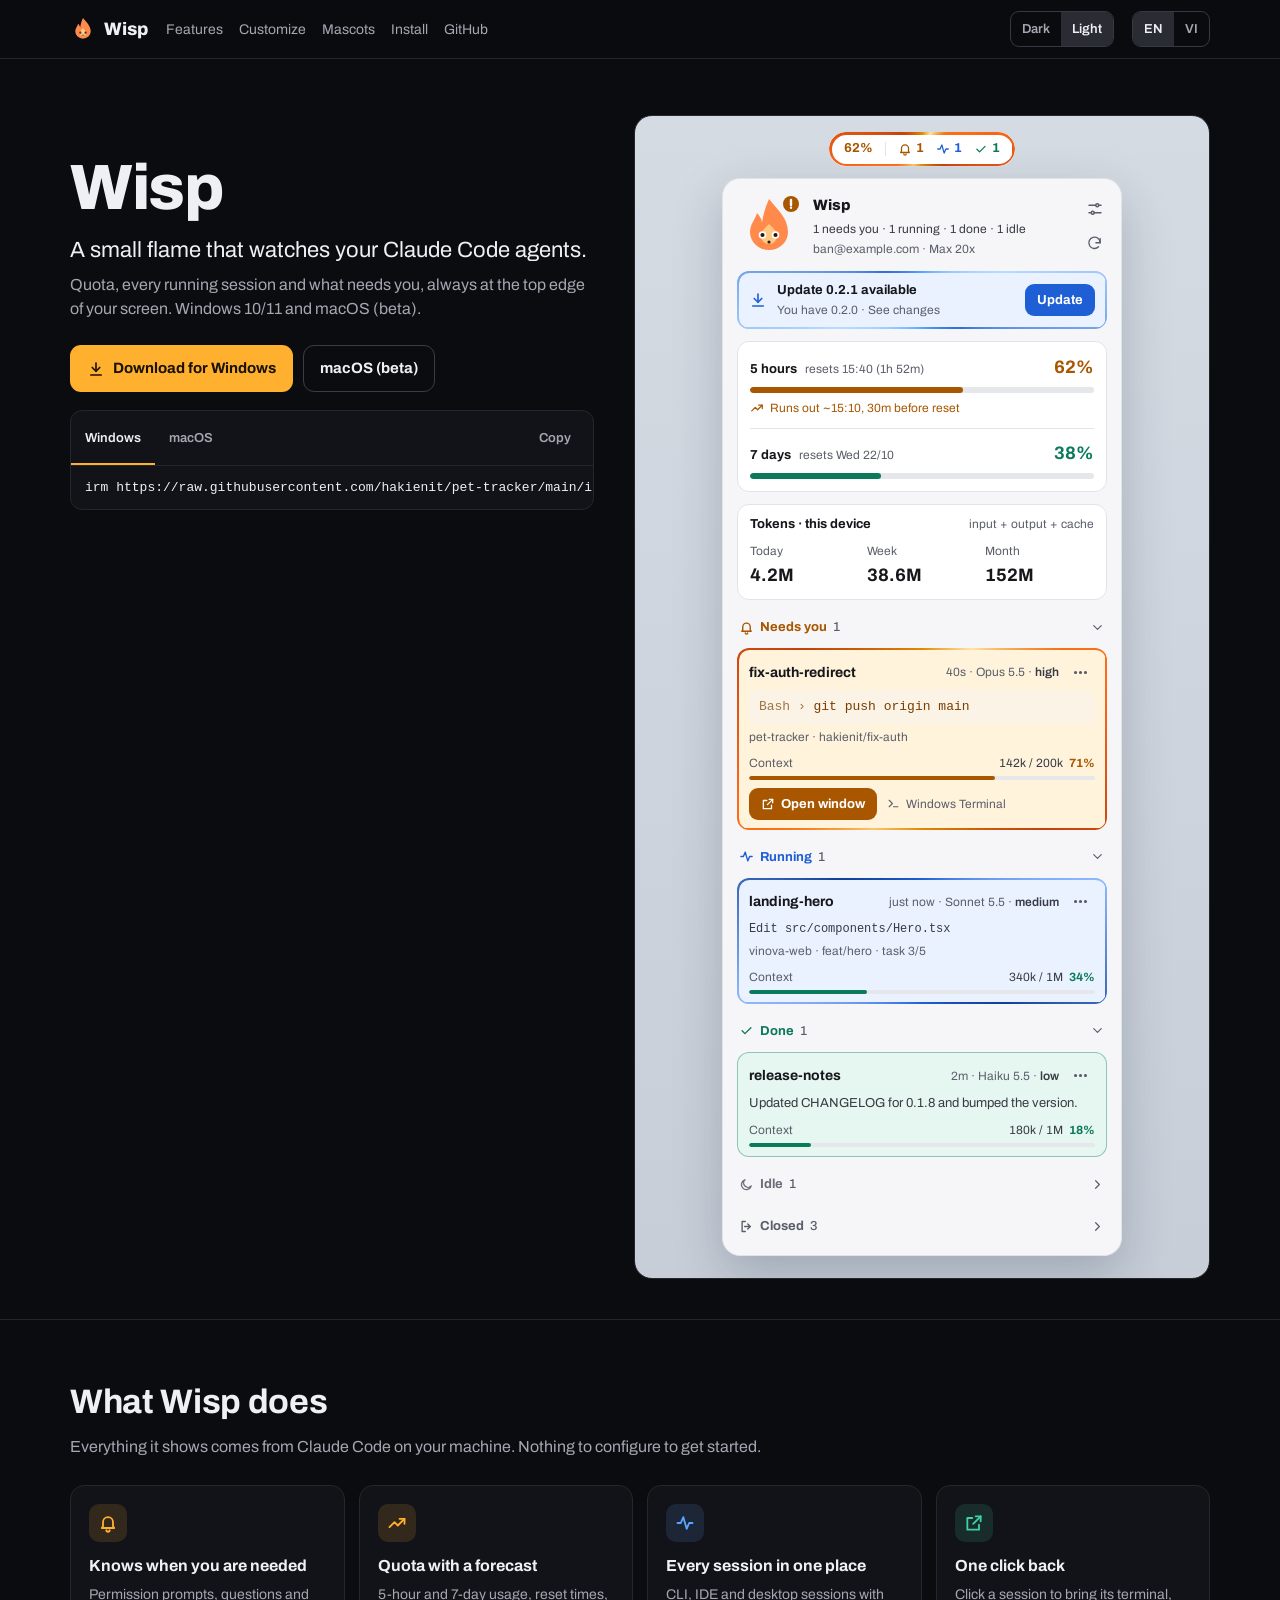
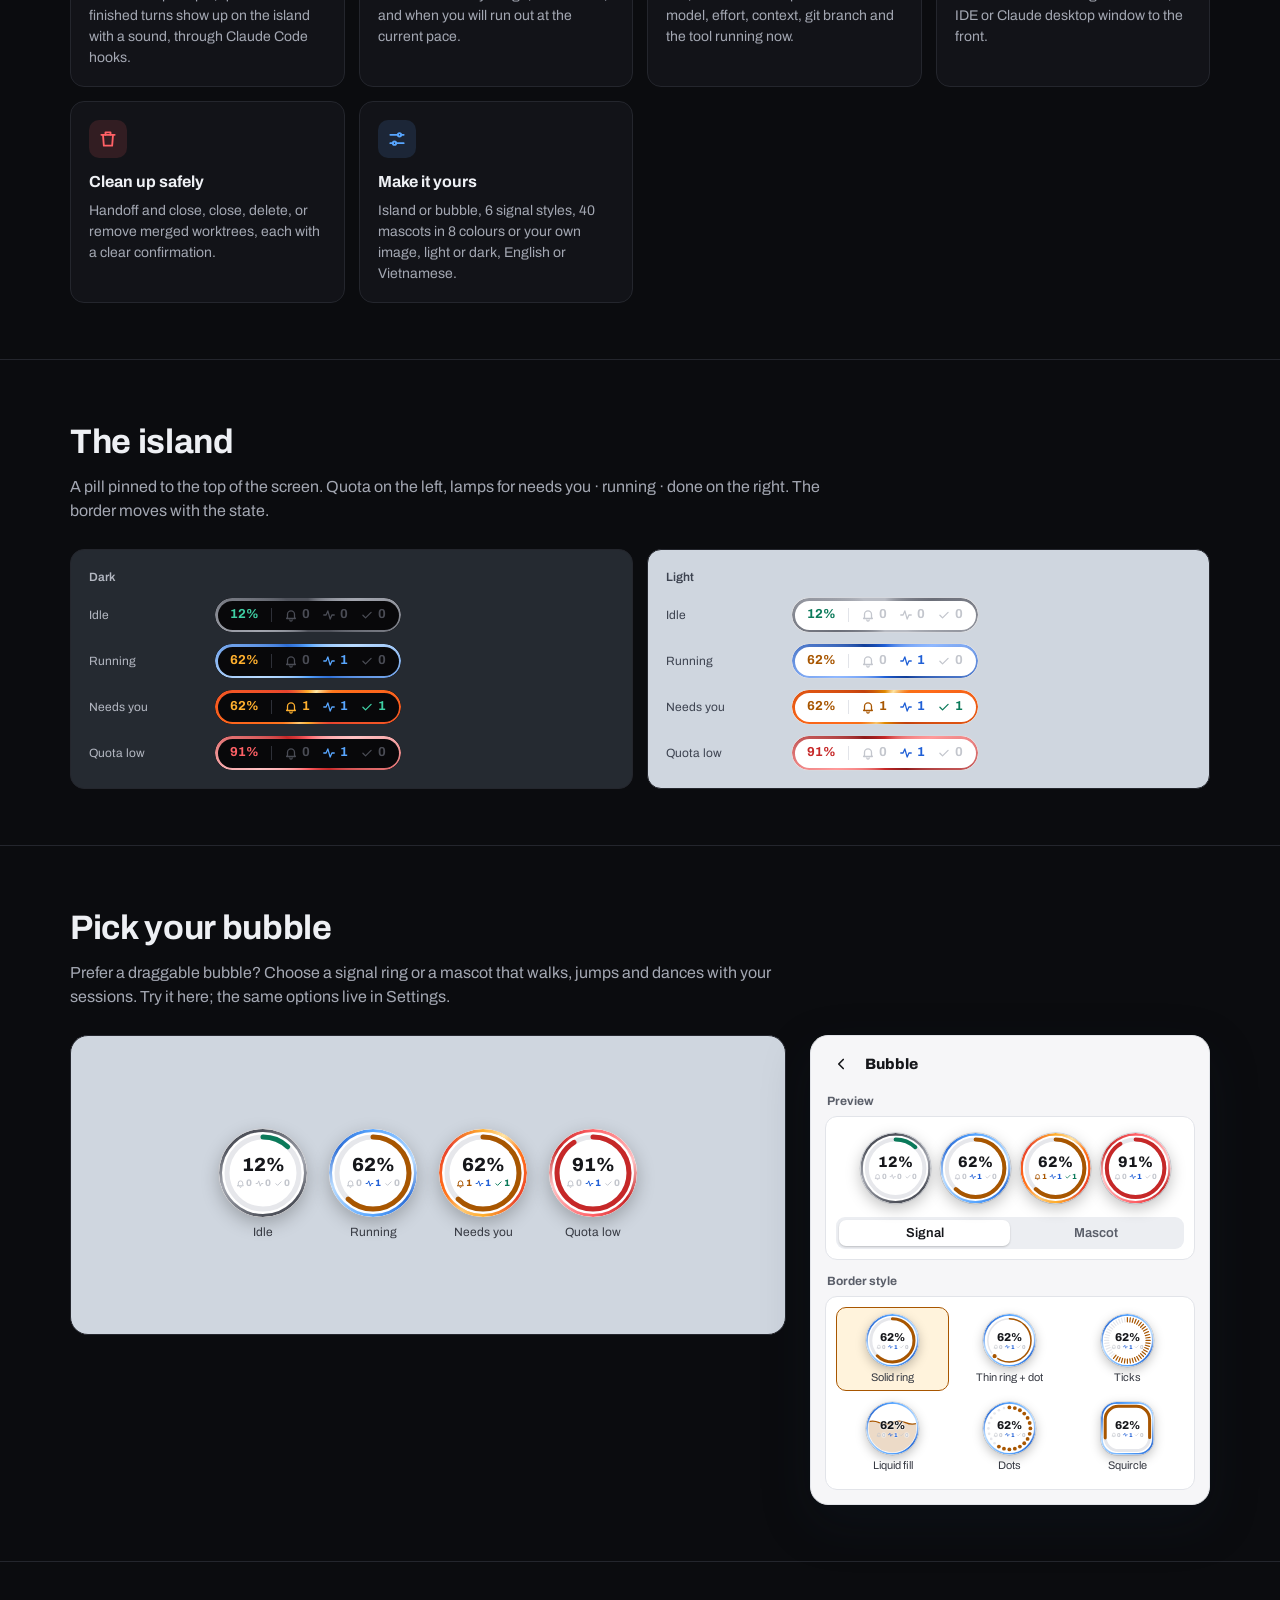
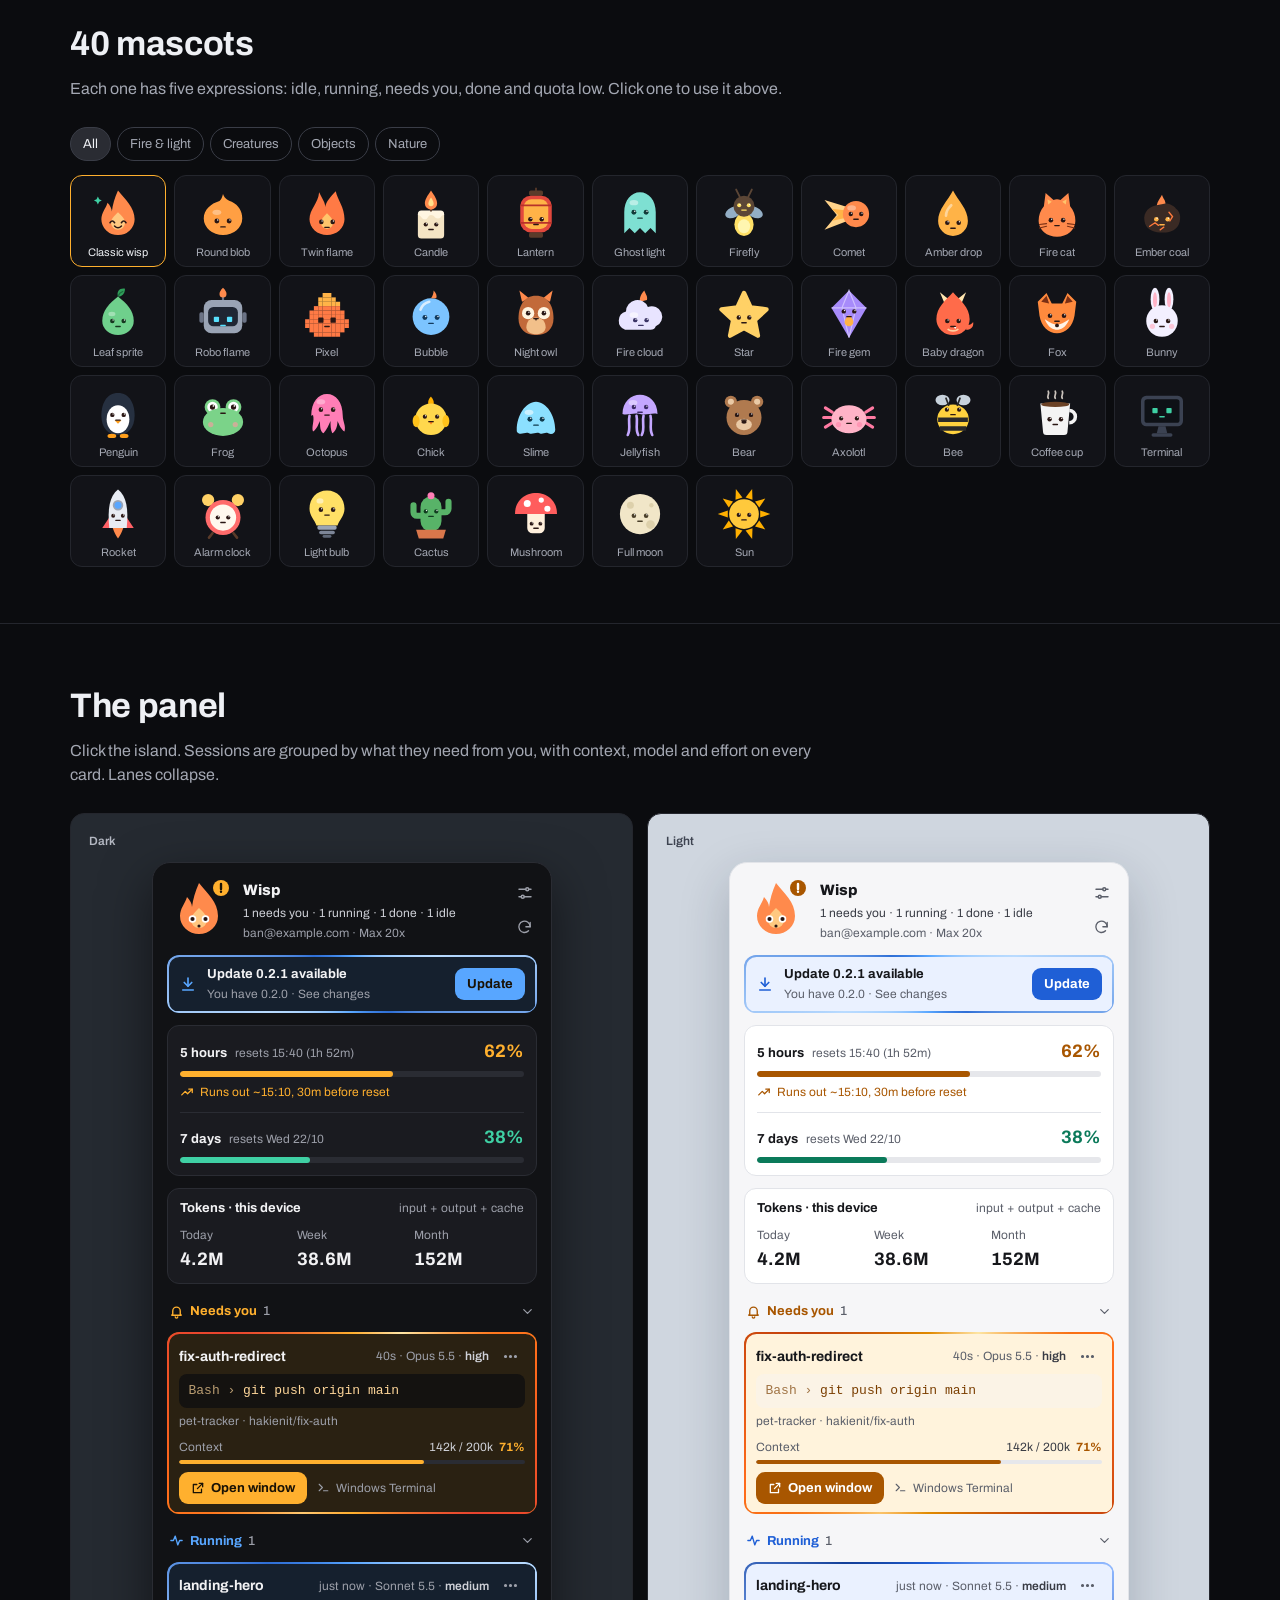
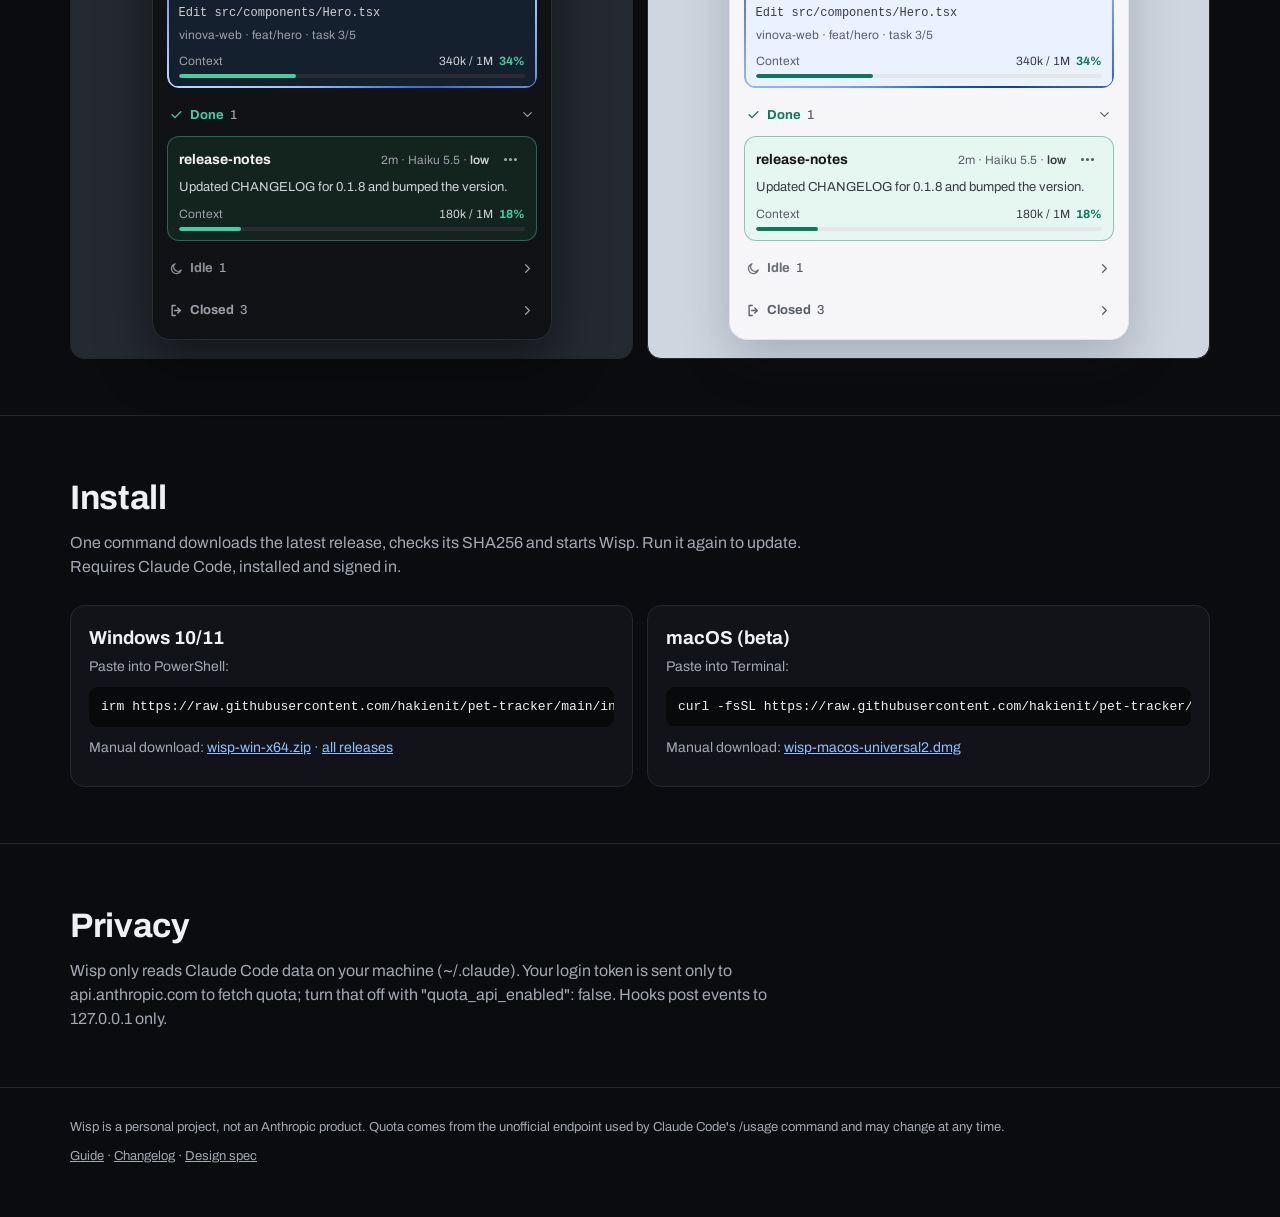
==== docs/site/index.html @ b7cf1316 "Add 0.2 redesign plan, final UI spec, bilingual landing and README drafts docs/REDESIGN_PLAN.md: aud" ====
<!doctype html>
<html lang="en">
<head>
<meta charset="utf-8">
<meta name="viewport" content="width=device-width, initial-scale=1">
<title>Wisp · Claude Code companion</title>
<meta name="description" content="Wisp floats at the top of your screen and shows Claude Code quota, every running session and what needs you. Windows and macOS.">
<meta property="og:title" content="Wisp">
<meta property="og:description" content="Quota, sessions and what needs you, always at the top edge of your screen.">
<link rel="preconnect" href="https://fonts.googleapis.com">
<link rel="preconnect" href="https://fonts.gstatic.com" crossorigin>
<link href="https://fonts.googleapis.com/css2?family=Archivo:wght@400;500;600;700;800&display=swap" rel="stylesheet">
<link rel="stylesheet" href="assets/wisp-ui.css">
<style>
:root{--bg:#0b0c0f;--bg2:#121318;--fg:#eef0f4;--mut:#a3a7b2;--line:#24262d;--acc:#ffb02e;--acc2:#ff8a4c}
*{box-sizing:border-box}
html{scroll-behavior:smooth}
@media (prefers-reduced-motion: reduce){html{scroll-behavior:auto}}
body{margin:0;background:var(--bg);color:var(--fg);font-family:'Archivo',system-ui,sans-serif;line-height:1.5}
button{font-family:inherit}
a{color:#8cc2ff}
button:focus-visible,a:focus-visible{outline:2px solid var(--acc);outline-offset:2px}
.wrap{max-width:1180px;margin:0 auto;padding:0 20px}
nav.top{position:sticky;top:0;z-index:40;background:rgba(11,12,15,.9);backdrop-filter:blur(8px);border-bottom:1px solid var(--line)}
nav.top .wrap{display:flex;align-items:center;gap:18px;min-height:58px;flex-wrap:wrap}
.brand{display:flex;align-items:center;gap:8px;font-weight:800;font-size:18px;color:var(--fg);text-decoration:none}
nav.top .links{display:flex;gap:16px;flex-wrap:wrap}
nav.top .links a{color:var(--mut);text-decoration:none;font-size:14px}
nav.top .links a:hover{color:var(--fg)}
.seg{display:flex;border:1px solid #363944;border-radius:9px;overflow:hidden}
.seg button{font-size:13px;font-weight:600;padding:7px 11px;min-height:34px;border:0;background:transparent;color:var(--mut);cursor:pointer}
.seg button[aria-pressed="true"]{background:#2a2c33;color:var(--fg)}
.ml{margin-left:auto}
.hero{display:grid;grid-template-columns:minmax(0,1fr) minmax(0,1.1fr);gap:40px;align-items:start;padding:56px 0 40px}
.hero .copy-col{padding-top:40px}
@media (max-width:960px){.hero{grid-template-columns:minmax(0,1fr)}}
.hero h1{font-size:clamp(40px,6vw,64px);line-height:1.02;margin:0;font-weight:800;letter-spacing:-.02em}
.hero .tag{font-size:clamp(18px,2.2vw,22px);margin:14px 0 6px;color:var(--fg)}
.hero .sub{font-size:16px;color:var(--mut);margin:0 0 24px;max-width:520px}
.cta{display:flex;flex-wrap:wrap;gap:10px;margin-bottom:18px}
.btn{display:inline-flex;align-items:center;gap:8px;font-size:15px;font-weight:700;padding:11px 16px;min-height:44px;border-radius:11px;text-decoration:none;border:1px solid transparent}
.btn.pri{background:var(--acc);color:#1a1205}
.btn.sec{border-color:#3a3d47;color:var(--fg)}
.cmd{background:var(--bg2);border:1px solid var(--line);border-radius:12px;overflow:hidden;max-width:560px}
.cmd .tabs{display:flex;border-bottom:1px solid var(--line)}
.cmd .tabs button{font-size:13px;font-weight:600;padding:9px 14px;border:0;background:transparent;color:var(--mut);cursor:pointer;min-height:38px}
.cmd .tabs button[aria-pressed="true"]{color:var(--fg);box-shadow:inset 0 -2px 0 var(--acc)}
.cmd pre{margin:0;padding:12px 14px;overflow-x:auto;font-size:13px}
.cmd .copy{float:right;margin:8px;font-size:12px;padding:5px 9px;border-radius:7px;border:1px solid #3a3d47;background:transparent;color:var(--mut);cursor:pointer}
.scene{position:relative;border-radius:18px;border:1px solid var(--line);padding:16px 16px 22px;display:flex;flex-direction:column;align-items:center;gap:12px;overflow:hidden;min-height:560px}
.scene.dark{background:linear-gradient(180deg,#252a31,#1d2128)}
.scene.light{background:linear-gradient(180deg,#d5dbe3,#c7ced8)}
section.blk{padding:56px 0;border-top:1px solid var(--line)}
section.blk h2{font-size:clamp(26px,3.4vw,34px);margin:0 0 8px;letter-spacing:-.01em}
section.blk .lead{color:var(--mut);font-size:16px;margin:0 0 26px;max-width:760px}
.feat{display:grid;grid-template-columns:repeat(auto-fill,minmax(250px,1fr));gap:14px}
.feat div{background:var(--bg2);border:1px solid var(--line);border-radius:14px;padding:18px}
.feat .ic{width:38px;height:38px;border-radius:10px;display:grid;place-items:center;margin-bottom:12px}
.feat h3{margin:0 0 6px;font-size:16px}
.feat p{margin:0;color:var(--mut);font-size:14px}
.states{display:grid;grid-template-columns:repeat(2,minmax(0,1fr));gap:14px}
@media (max-width:760px){.states{grid-template-columns:minmax(0,1fr)}}
.stage{border-radius:14px;padding:18px;display:flex;flex-direction:column;gap:12px;border:1px solid var(--line);min-width:0}
.stage.dark{background:#252a31}.stage.light{background:#cfd6df}
.stage .cap{font-size:12px;font-weight:600}
.stage.dark .cap,.stage.dark .lb{color:#b4b8c2}.stage.light .cap,.stage.light .lb{color:#3d4350}
.row{display:flex;flex-wrap:wrap;align-items:center;gap:14px 20px}
.cell{display:flex;flex-direction:column;align-items:center;gap:6px}
.lb{font-size:12px}
.play{display:grid;grid-template-columns:minmax(0,1fr) 400px;gap:24px;align-items:start}
@media (max-width:960px){.play{grid-template-columns:minmax(0,1fr)}}
.big{border-radius:18px;padding:26px;min-height:300px;display:flex;flex-wrap:wrap;gap:22px;align-items:center;justify-content:center;border:1px solid var(--line)}
.mgrid{display:grid;grid-template-columns:repeat(auto-fill,minmax(92px,1fr));gap:8px}
.mgrid button{background:var(--bg2);border:1px solid var(--line);border-radius:12px;padding:10px 4px 8px;display:flex;flex-direction:column;align-items:center;gap:4px;color:var(--mut);font-size:11px;cursor:pointer;min-height:44px}
.mgrid button[aria-pressed="true"]{border-color:var(--acc);color:var(--fg)}
.tabs2{display:flex;flex-wrap:wrap;gap:6px;margin-bottom:14px}
.tabs2 button{font-size:13px;padding:7px 12px;min-height:34px;border-radius:999px;border:1px solid #3a3d47;background:transparent;color:var(--mut);cursor:pointer}
.tabs2 button[aria-pressed="true"]{background:#2a2c33;color:var(--fg)}
.install{display:grid;grid-template-columns:repeat(2,minmax(0,1fr));gap:14px}
@media (max-width:760px){.install{grid-template-columns:minmax(0,1fr)}}
.install > div{background:var(--bg2);border:1px solid var(--line);border-radius:14px;padding:18px}
.install h3{margin:0 0 4px}
.install p{color:var(--mut);margin:0 0 10px;font-size:14px}
.install pre{background:#08090b;border-radius:9px;padding:10px 12px;overflow-x:auto;font-size:13px;margin:0 0 10px}
.sw{width:36px;height:22px;border-radius:11px;position:relative;flex:none}
.sw i{position:absolute;top:3px;width:16px;height:16px;border-radius:50%;background:#fff}
.lane-h{display:flex;align-items:center;gap:6px;font-size:var(--t-body);font-weight:700;border:0;background:transparent;padding:4px 2px;min-height:30px;cursor:pointer;width:100%;text-align:left}
footer{border-top:1px solid var(--line);padding:30px 0 50px;color:var(--mut);font-size:13px}
footer .wrap{display:flex;flex-wrap:wrap;gap:10px 24px;justify-content:space-between}
footer a{color:var(--mut)}
/* chế độ chụp ảnh cho README: ?shot=<id> chỉ hiện một khối, nền cố định */
body.shot nav.top,body.shot footer{display:none}
body.shot [data-shot]{display:none}
body.shot [data-shot].on{display:block;padding:24px;border:0}
body.shot .hero{display:block;padding:0}
body.shot .hero .copy-col{display:none}
body.shot .hero .scene{max-width:760px;margin:0 auto}
</style>
</head>
<body>
<nav class="top"><div class="wrap">
  <a class="brand" href="#top" id="brand"></a>
  <div class="links" id="links"></div>
  <div class="seg ml" role="group" aria-label="Theme" id="themeSeg"></div>
  <div class="seg" role="group" aria-label="Language"><button data-l="en">EN</button><button data-l="vi">VI</button></div>
</div></nav>
<main id="top">
  <div class="wrap" data-shot="hero"><div class="hero" id="hero"></div></div>
  <section class="blk" id="features" data-shot="features"><div class="wrap" id="featBody"></div></section>
  <section class="blk" id="island" data-shot="island"><div class="wrap" id="islBody"></div></section>
  <section class="blk" id="custom" data-shot="custom"><div class="wrap" id="customBody"></div></section>
  <section class="blk" id="mascots" data-shot="mascots"><div class="wrap" id="mBody"></div></section>
  <section class="blk" id="panel" data-shot="panel"><div class="wrap" id="panelBody"></div></section>
  <section class="blk" id="install" data-shot="install"><div class="wrap" id="instBody"></div></section>
  <section class="blk" id="privacy"><div class="wrap" id="privBody"></div></section>
</main>
<footer><div class="wrap" id="foot"></div></footer>
<script src="assets/wisp-ui.js"></script>
<script>
const REPO = 'https://github.com/hakienit/pet-tracker';
const WIN_CMD = 'irm https://raw.githubusercontent.com/hakienit/pet-tracker/main/install.ps1 | iex';
const MAC_CMD = 'curl -fsSL https://raw.githubusercontent.com/hakienit/pet-tracker/main/install.sh | bash';
const LP = {
  en: {
    links: ['Features', 'Customize', 'Mascots', 'Install', 'GitHub'], theme: ['Dark', 'Light'],
    tag: 'A small flame that watches your Claude Code agents.',
    sub: 'Quota, every running session and what needs you, always at the top edge of your screen. Windows 10/11 and macOS (beta).',
    dlWin: 'Download for Windows', dlMac: 'macOS (beta)', copy: 'Copy', copied: 'Copied',
    fH: 'What Wisp does', fL: 'Everything it shows comes from Claude Code on your machine. Nothing to configure to get started.',
    feats: [
      ['bell', 'wait', 'Knows when you are needed', 'Permission prompts, questions and finished turns show up on the island with a sound, through Claude Code hooks.'],
      ['trend', 'warn', 'Quota with a forecast', '5-hour and 7-day usage, reset times, and when you will run out at the current pace.'],
      ['run', 'run', 'Every session in one place', 'CLI, IDE and desktop sessions with model, effort, context, git branch and the tool running now.'],
      ['open', 'done', 'One click back', 'Click a session to bring its terminal, IDE or Claude desktop window to the front.'],
      ['trash', 'danger', 'Clean up safely', 'Handoff and close, close, delete, or remove merged worktrees, each with a clear confirmation.'],
      ['gear', 'upd', 'Make it yours', 'Island or bubble, 6 signal styles, 40 mascots in 8 colours or your own image, light or dark, English or Vietnamese.'],
    ],
    iH: 'The island', iL: 'A pill pinned to the top of the screen. Quota on the left, lamps for needs you · running · done on the right. The border moves with the state.',
    cH: 'Pick your bubble', cL: 'Prefer a draggable bubble? Choose a signal ring or a mascot that walks, jumps and dances with your sessions. Try it here; the same options live in Settings.',
    mH: '40 mascots', mL: 'Each one has five expressions: idle, running, needs you, done and quota low. Click one to use it above.',
    pH: 'The panel', pL: 'Click the island. Sessions are grouped by what they need from you, with context, model and effort on every card. Lanes collapse.',
    inH: 'Install', inL: 'One command downloads the latest release, checks its SHA256 and starts Wisp. Run it again to update. Requires Claude Code, installed and signed in.',
    win: 'Windows 10/11', winP: 'Paste into PowerShell:', mac: 'macOS (beta)', macP: 'Paste into Terminal:', manual: 'Manual download:', all: 'all releases',
    prH: 'Privacy', prL: 'Wisp only reads Claude Code data on your machine (~/.claude). Your login token is sent only to api.anthropic.com to fetch quota; turn that off with "quota_api_enabled": false. Hooks post events to 127.0.0.1 only.',
    foot: 'Wisp is a personal project, not an Anthropic product. Quota comes from the unofficial endpoint used by Claude Code\'s /usage command and may change at any time.',
    guide: 'Guide', changelog: 'Changelog', spec: 'Design spec',
  },
  vi: {
    links: ['Tính năng', 'Tuỳ biến', 'Mascot', 'Cài đặt', 'GitHub'], theme: ['Tối', 'Sáng'],
    tag: 'Đốm lửa nhỏ canh các agent Claude Code của bạn.',
    sub: 'Quota, mọi session đang chạy và việc cần bạn, luôn ở mép trên màn hình. Windows 10/11 và macOS (thử nghiệm).',
    dlWin: 'Tải cho Windows', dlMac: 'macOS (thử nghiệm)', copy: 'Sao chép', copied: 'Đã chép',
    fH: 'Wisp làm gì', fL: 'Mọi thứ lấy từ Claude Code trên máy bạn. Không cần cấu hình để bắt đầu.',
    feats: [
      ['bell', 'wait', 'Biết khi nào cần bạn', 'Yêu cầu duyệt quyền, câu hỏi và lượt vừa xong hiện trên island kèm âm thanh, qua hooks của Claude Code.'],
      ['trend', 'warn', 'Quota có dự báo', 'Mức dùng 5 giờ và 7 ngày, giờ reset, và lúc nào sẽ hết theo tốc độ hiện tại.'],
      ['run', 'run', 'Mọi session một chỗ', 'Session CLI, IDE và desktop, kèm model, effort, context, git branch và tool đang chạy.'],
      ['open', 'done', 'Một click về đúng cửa sổ', 'Bấm vào session để đưa terminal, IDE hoặc Claude desktop của nó lên trước.'],
      ['trash', 'danger', 'Dọn dẹp an toàn', 'Handoff rồi đóng, đóng, xoá, hoặc xoá worktree đã merge, mỗi thao tác có xác nhận rõ ràng.'],
      ['gear', 'upd', 'Theo ý bạn', 'Island hoặc bóng nổi, 6 kiểu tín hiệu, 40 mascot với 8 màu hoặc ảnh riêng, sáng hoặc tối, tiếng Việt hoặc tiếng Anh.'],
    ],
    iH: 'Island', iL: 'Viên thuốc ghim ở mép trên màn hình. Quota bên trái, đèn cần bạn · đang chạy · xong bên phải. Viền chuyển động theo trạng thái.',
    cH: 'Chọn bóng nổi', cL: 'Thích bóng kéo thả? Chọn vòng tín hiệu hoặc mascot biết đi, nhảy và múa theo session. Thử ngay ở đây; các lựa chọn này cũng có trong Cài đặt.',
    mH: '40 mascot', mL: 'Mỗi mascot có năm biểu cảm: rảnh, đang chạy, cần bạn, xong và gần hết quota. Bấm một mascot để dùng ở trên.',
    pH: 'Panel', pL: 'Bấm vào island. Session xếp theo việc chúng cần từ bạn, card nào cũng có context, model và effort. Làn thu gọn được.',
    inH: 'Cài đặt', inL: 'Một lệnh tải bản mới nhất, kiểm SHA256 rồi mở Wisp. Chạy lại để cập nhật. Cần Claude Code đã cài và đăng nhập.',
    win: 'Windows 10/11', winP: 'Dán vào PowerShell:', mac: 'macOS (thử nghiệm)', macP: 'Dán vào Terminal:', manual: 'Tải tay:', all: 'mọi bản',
    prH: 'Riêng tư', prL: 'Wisp chỉ đọc dữ liệu Claude Code trên máy (~/.claude). Token đăng nhập chỉ gửi tới api.anthropic.com để lấy quota; tắt bằng "quota_api_enabled": false. Hooks chỉ gửi sự kiện tới 127.0.0.1.',
    foot: 'Wisp là dự án cá nhân, không phải sản phẩm của Anthropic. Quota lấy từ endpoint không chính thức mà lệnh /usage của Claude Code dùng, có thể đổi bất kỳ lúc nào.',
    guide: 'Hướng dẫn', changelog: 'Lịch sử thay đổi', spec: 'Spec thiết kế',
  },
};
const q = new URLSearchParams(location.search);
if (!ls('wisp-lang') && !q.get('lang')) LANG = (navigator.language || 'en').toLowerCase().startsWith('vi') ? 'vi' : 'en';
let THEME = q.get('theme') || ls('wisp-site-theme') || (matchMedia('(prefers-color-scheme: light)').matches ? 'light' : 'dark');
let OS = /Mac/i.test(navigator.platform || navigator.userAgent) ? 'mac' : 'win';
const SHOT = q.get('shot');
if (q.get('bub') === 'mascot' || q.get('bub') === 'signal') BUBTYPE = q.get('bub');  // dùng khi chụp ảnh README
if (q.get('coll')) q.get('coll').split(',').forEach((k) => { COLL[k] = true; });
const esc = (s) => s.replace(/&/g, '&amp;').replace(/</g, '&lt;');
function cmdBox(lp) {
  return `<div class="cmd"><div class="tabs" role="tablist">${[['win', 'Windows'], ['mac', 'macOS']].map(([k, n]) => `<button data-os="${k}" aria-pressed="${OS === k}">${n}</button>`).join('')}<button class="copy" data-copy="${OS}" style="margin-left:auto">${lp.copy}</button></div><pre class="mono">${esc(OS === 'win' ? WIN_CMD : MAC_CMD)}</pre></div>`;
}
function render() {
  const l = L(), lp = LP[LANG], t = T[THEME];
  uid = 0;
  document.documentElement.lang = LANG;
  document.querySelectorAll('[data-l]').forEach((b) => b.setAttribute('aria-pressed', b.dataset.l === LANG));
  document.getElementById('brand').innerHTML = `${mascot(MASCOT, 26, 'run', T.dark, '')}Wisp`;
  document.getElementById('links').innerHTML = ['#features', '#custom', '#mascots', '#install', REPO].map((h, i) => `<a href="${h}">${lp.links[i]}</a>`).join('');
  document.getElementById('themeSeg').innerHTML = ['dark', 'light'].map((k, i) => `<button data-theme="${k}" aria-pressed="${THEME === k}">${lp.theme[i]}</button>`).join('');
  document.getElementById('hero').innerHTML = `<div class="copy-col"><h1>Wisp</h1><p class="tag">${lp.tag}</p><p class="sub">${lp.sub}</p>
      <div class="cta"><a class="btn pri" href="${REPO}/releases/latest/download/wisp-win-x64.zip">${ic('dl', 18, 2.2)}${lp.dlWin}</a><a class="btn sec" href="${REPO}/releases/latest/download/wisp-macos-universal2.dmg">${lp.dlMac}</a></div>${cmdBox(lp)}</div>
    <div class="scene ${THEME}">${island('wait', t, false)}${panel(t)}</div>`;
  document.getElementById('featBody').innerHTML = `<h2>${lp.fH}</h2><p class="lead">${lp.fL}</p><div class="feat">${lp.feats.map(([icn, col, h, p]) => `<div><span class="ic" style="background:${T.dark[col]}22;color:${T.dark[col]}">${ic(icn, 20, 2.2)}</span><h3>${h}</h3><p>${p}</p></div>`).join('')}</div>`;
  const st4 = ['idle', 'run', 'wait', 'quota'];
  document.getElementById('islBody').innerHTML = `<h2>${lp.iH}</h2><p class="lead">${lp.iL}</p><div class="states">${both((tt) => st4.map((v) => `<div class="row" style="gap:16px"><span class="lb" style="width:110px">${l.st[v]}</span>${island(v, tt)}</div>`).join(''))}</div>`;
  const st = BUBTYPE === 'mascot' ? ['idle', 'run', 'wait', 'done', 'quota'] : st4;
  document.getElementById('customBody').innerHTML = `<h2>${lp.cH}</h2><p class="lead">${lp.cL}</p><div class="play">
      <div class="big" style="min-height:300px;background:${THEME === 'dark' ? '#252a31' : '#cfd6df'}">${st.map((v) => `<div class="cell">${bubble(v, t)}<span class="lb" style="color:${t.fg2};margin-top:${BUBTYPE === 'mascot' ? 8 : 0}px">${l.st[v]}</span></div>`).join('')}</div>
      <div>${bubbleSettings(t)}</div></div>`;
  const list = CATSEL === 'all' ? MASCOTS : MASCOTS.filter((x) => CAT[CATSEL].includes(x.id));
  document.getElementById('mBody').innerHTML = `<h2>${lp.mH}</h2><p class="lead">${lp.mL}</p>
    <div class="tabs2">${Object.keys(l.cats).map((k) => `<button data-cat="${k}" aria-pressed="${k === CATSEL}">${l.cats[k]}</button>`).join('')}</div>
    <div class="mgrid">${list.map((m) => `<button data-m="${m.id}" aria-pressed="${m.id === MASCOT}" title="${m[LANG]}">${mascot(m.id, 56, m.id === MASCOT ? 'done' : 'run', T.dark, m.id === MASCOT ? 'm-done' : '')}<span class="ell" style="max-width:84px">${m[LANG]}</span></button>`).join('')}</div>`;
  document.getElementById('panelBody').innerHTML = `<h2>${lp.pH}</h2><p class="lead">${lp.pL}</p><div class="states">${both((tt) => `<div style="display:flex;justify-content:center">${panel(tt)}</div>`)}</div>`;
  document.getElementById('instBody').innerHTML = `<h2>${lp.inH}</h2><p class="lead">${lp.inL}</p><div class="install">
      <div><h3>${lp.win}</h3><p>${lp.winP}</p><pre class="mono">${esc(WIN_CMD)}</pre><p>${lp.manual} <a href="${REPO}/releases/latest/download/wisp-win-x64.zip">wisp-win-x64.zip</a> · <a href="${REPO}/releases">${lp.all}</a></p></div>
      <div><h3>${lp.mac}</h3><p>${lp.macP}</p><pre class="mono">${esc(MAC_CMD)}</pre><p>${lp.manual} <a href="${REPO}/releases/latest/download/wisp-macos-universal2.dmg">wisp-macos-universal2.dmg</a></p></div></div>`;
  document.getElementById('privBody').innerHTML = `<h2>${lp.prH}</h2><p class="lead" style="margin:0">${lp.prL}</p>`;
  document.getElementById('foot').innerHTML = `<span>${lp.foot}</span><span><a href="${REPO}/blob/main/docs/GUIDE.md">${lp.guide}</a> · <a href="${REPO}/blob/main/CHANGELOG.md">${lp.changelog}</a> · <a href="design.html">${lp.spec}</a></span>`;
  if (SHOT) { document.body.classList.add('shot'); document.body.style.background = '#0b0c0f'; document.querySelectorAll('[data-shot]').forEach((x) => x.classList.toggle('on', x.dataset.shot === SHOT)); }
}
document.addEventListener('click', (e) => {
  const b = e.target.closest('button');
  if (!b) return;
  if (b.dataset.copy) {
    const txt = b.dataset.copy === 'win' ? WIN_CMD : MAC_CMD;
    (navigator.clipboard ? navigator.clipboard.writeText(txt) : Promise.reject()).then(() => { b.textContent = LP[LANG].copied; setTimeout(render, 1500); }, () => {});
    return;
  }
  const y = scrollY;
  let changed = handleCustomize(b);
  if (b.dataset.theme) { THEME = b.dataset.theme; ls('wisp-site-theme', THEME); changed = true; }
  if (b.dataset.os) { OS = b.dataset.os; changed = true; }
  if (b.dataset.cat) { CATSEL = b.dataset.cat; changed = true; }
  if (changed) { render(); scrollTo(0, y); }
});
render();
</script>
</body>
</html>
---- docs/site/assets/wisp-ui.css ----
/* Wisp UI: component dùng chung cho landing (index.html) và spec (design.html). */
:root{--t-meta:12px;--t-body:13px;--t-title:14px;--t-head:15px;--t-num:18px}
.ell{white-space:nowrap;overflow:hidden;text-overflow:ellipsis;min-width:0}
.mono{font-family:'Cascadia Mono',Consolas,'SF Mono',Menlo,monospace}
.num{font-variant-numeric:tabular-nums}
/* viền động theo trạng thái: dải gradient chạy vòng quanh mép, nằm TRONG mép hình (bản tkinter cũng vậy) */
@property --fa{syntax:'<angle>';inherits:false;initial-value:0deg}
.ab{position:relative;isolation:isolate}
.ab::before,.ab::after{content:"";position:absolute;inset:0;border-radius:inherit;padding:var(--bw,2.5px);pointer-events:none;z-index:2;
  -webkit-mask:linear-gradient(#000 0 0) content-box,linear-gradient(#000 0 0);-webkit-mask-composite:xor;mask-composite:exclude}
.ab::before{background:conic-gradient(from var(--fa),var(--c1),var(--c2) 20%,var(--c3) 35%,var(--c1) 50%,var(--c2) 70%,var(--c3) 85%,var(--c1));animation:fspin var(--sp) linear infinite}
.ab::after{display:none}
.ab-wait{--c1:#ffb02e;--c2:#ff6a1a;--c3:#e8432f;--sp:1.8s}
.ab-wait::after{display:block;background:conic-gradient(from calc(var(--fa) * -1.6),transparent,rgba(255,240,180,.9) 8%,transparent 16%,transparent 50%,rgba(255,220,140,.75) 58%,transparent 66%);animation:fspin 2.6s linear infinite}
.ab-run{--c1:#58a6ff;--c2:#b9dbff;--c3:#2f6fd6;--sp:2.6s}
.ab-done{--c1:#3fd0a4;--c2:#b4f2df;--c3:#1f9e7a;--sp:4.5s}
.ab-idle{--c1:#4f525b;--c2:#a3a6af;--c3:#4f525b;--sp:6s}
.ab-quota{--c1:#ff6166;--c2:#ffc2c4;--c3:#c62828;--sp:2.2s}
.ab-quota::before{animation:fspin var(--sp) linear infinite,pulse 1.2s ease-in-out infinite}
.ab-update{--c1:#58a6ff;--c2:#b9dbff;--c3:#2f6fd6;--sp:3s}
.light .ab-wait{--c1:#e08a00;--c2:#ff6a1a;--c3:#c2410c}
.light .ab-run{--c1:#1f5fd6;--c2:#8fb8ff;--c3:#123f99}
.light .ab-done{--c1:#0b7a5a;--c2:#7fd8b8;--c3:#065c43}
.light .ab-idle{--c1:#b7bac2;--c2:#6b6e78;--c3:#b7bac2}
.light .ab-quota{--c1:#c62828;--c2:#ff9a9a;--c3:#8e1b1b}
@keyframes fspin{to{--fa:360deg}}
@keyframes pulse{0%,100%{opacity:1}50%{opacity:.35}}
@keyframes breathe{0%,100%{opacity:1}50%{opacity:.4}}
.breathe{animation:breathe 1.6s ease-in-out infinite}
/* biểu cảm mascot trong panel */
@keyframes m-breathe{0%,100%{transform:scale(1,1)}50%{transform:scale(1.03,.97)}}
@keyframes m-flick{0%,100%{transform:scale(1)}35%{transform:scale(1.05,.96)}70%{transform:scale(.96,1.05)}}
@keyframes m-bounce{0%,100%{transform:translateY(0)}30%{transform:translateY(-6%)}55%{transform:translateY(0)}70%{transform:translateY(-2%)}}
@keyframes m-hop{0%,70%,100%{transform:translateY(0) rotate(0)}80%{transform:translateY(-8%) rotate(-4deg)}90%{transform:translateY(0) rotate(3deg)}}
@keyframes m-shake{0%,100%{transform:translateX(0)}25%{transform:translateX(-2%)}75%{transform:translateX(2%)}}
.m-idle{animation:m-breathe 3.2s ease-in-out infinite;transform-origin:50% 90%}
.m-run{animation:m-flick 1.4s ease-in-out infinite;transform-origin:50% 90%}
.m-wait{animation:m-bounce .9s ease-in-out infinite;transform-origin:50% 90%}
.m-done{animation:m-hop 2.4s ease-in-out infinite;transform-origin:50% 90%}
.m-quota{animation:m-shake .18s linear infinite}
/* bóng nổi dạng mascot: di chuyển, nhảy múa theo trạng thái; bóng đổ co giãn theo cú nhảy */
@keyframes b-sway{0%,100%{transform:rotate(-3deg)}50%{transform:rotate(3deg)}}
@keyframes b-walk{0%,100%{transform:translate(-4px,0) rotate(-4deg)}25%{transform:translate(0,-6px)}50%{transform:translate(4px,0) rotate(4deg)}75%{transform:translate(0,-6px)}}
@keyframes b-jump{0%,100%{transform:translateY(0) scale(1.06,.94)}15%{transform:translateY(0) scale(.95,1.06)}45%{transform:translateY(-22px) scale(1,1)}75%{transform:translateY(0) scale(1.08,.92)}}
@keyframes b-dance{0%,100%{transform:rotate(0) translateY(0)}20%{transform:rotate(-12deg) translateY(-8px)}40%{transform:rotate(0) translateY(0)}60%{transform:rotate(12deg) translateY(-8px)}80%{transform:rotate(0) translateY(0)}}
@keyframes b-tremble{0%,100%{transform:translateX(0)}25%{transform:translateX(-2px) rotate(-1deg)}75%{transform:translateX(2px) rotate(1deg)}}
@keyframes sh-jump{0%,100%{transform:scaleX(1);opacity:.45}45%{transform:scaleX(.55);opacity:.18}}
@keyframes sh-walk{0%,50%,100%{transform:scaleX(1)}25%,75%{transform:scaleX(.8)}}
.b-idle{animation:b-sway 3.6s ease-in-out infinite;transform-origin:50% 100%}
.b-run{animation:b-walk .9s ease-in-out infinite;transform-origin:50% 100%}
.b-wait{animation:b-jump .8s cubic-bezier(.3,.7,.4,1) infinite;transform-origin:50% 100%}
.b-done{animation:b-dance 1.3s ease-in-out infinite;transform-origin:50% 100%}
.b-quota{animation:b-tremble .16s linear infinite;transform-origin:50% 100%}
.sh-wait{animation:sh-jump .8s cubic-bezier(.3,.7,.4,1) infinite}
.sh-run{animation:sh-walk .9s ease-in-out infinite}
.sh-done{animation:sh-walk 1.3s ease-in-out infinite}
/* hiệu ứng phụ quanh bóng mascot */
@keyframes fx-z{0%{transform:translate(0,0) scale(.7);opacity:0}20%{opacity:1}100%{transform:translate(10px,-26px) scale(1.1);opacity:0}}
@keyframes fx-dust{0%{transform:translate(0,0) scale(.6);opacity:.7}100%{transform:translate(-14px,-4px) scale(1.4);opacity:0}}
@keyframes fx-wave{0%{transform:scale(.6);opacity:.7}100%{transform:scale(1.5);opacity:0}}
@keyframes fx-pop{0%,100%{transform:scale(0);opacity:0}30%{transform:scale(1.1);opacity:1}70%{transform:scale(.9) translateY(-6px);opacity:.8}}
@keyframes fx-drip{0%{transform:translateY(0);opacity:0}15%{opacity:1}100%{transform:translateY(22px);opacity:0}}
@keyframes fx-glow{0%,100%{opacity:.25;transform:scaleX(1)}50%{opacity:.6;transform:scaleX(1.15)}}
@keyframes look{0%,40%,100%{transform:translateX(0)}50%,70%{transform:translateX(1.6px)}80%,90%{transform:translateX(-1.6px)}}
@keyframes blink{0%,92%,100%{transform:scaleY(1)}95%{transform:scaleY(.1)}}
.fx{position:absolute;pointer-events:none}
.fx-z{animation:fx-z 2.4s ease-out infinite;font-weight:800}
.fx-dust{animation:fx-dust .9s ease-out infinite}
.fx-wave{animation:fx-wave 1.2s ease-out infinite;border-radius:50%}
.fx-pop{animation:fx-pop 1.3s ease-in-out infinite}
.fx-drip{animation:fx-drip 1.1s ease-in infinite}
.fx-glow{animation:fx-glow 1s ease-in-out infinite}
.look-run{animation:look 3s ease-in-out infinite}
.blink{animation:blink 4s linear infinite;transform-origin:50% 45%;transform-box:fill-box}
/* xác nhận xoá: giữ để xoá, đếm ngược */
@keyframes holdfill{0%{width:0}80%,100%{width:100%}}
.holdfill{animation:holdfill 2.2s ease-in infinite}
@keyframes countdown{from{stroke-dashoffset:0}to{stroke-dashoffset:100}}
.countdown{animation:countdown 5s linear infinite}
@keyframes slidehint{0%,100%{transform:translateX(0)}50%{transform:translateX(150px)}}
.slidehint{animation:slidehint 2.4s ease-in-out infinite}
@keyframes indet{0%{transform:translateX(-100%)}100%{transform:translateX(250%)}}
.indet{animation:indet 1.2s ease-in-out infinite}
@keyframes comet{to{stroke-dashoffset:-100}}
.comet{animation:comet var(--sp,2.4s) linear infinite}
@media (prefers-reduced-motion: reduce){.ab::before,.ab::after,.breathe,.m-idle,.m-run,.m-wait,.m-done,.m-quota,.indet,.comet,
  .b-idle,.b-run,.b-wait,.b-done,.b-quota,.sh-wait,.sh-run,.sh-done,.fx,.look-run,.blink,.holdfill,.countdown,.slidehint{animation:none}}
.sw{width:36px;height:22px;border-radius:11px;position:relative;flex:none}
.sw i{position:absolute;top:3px;width:16px;height:16px;border-radius:50%;background:#fff}
.lane-h{display:flex;align-items:center;gap:6px;font-size:var(--t-body);font-weight:700;border:0;background:transparent;padding:4px 2px;min-height:30px;cursor:pointer;width:100%;text-align:left}
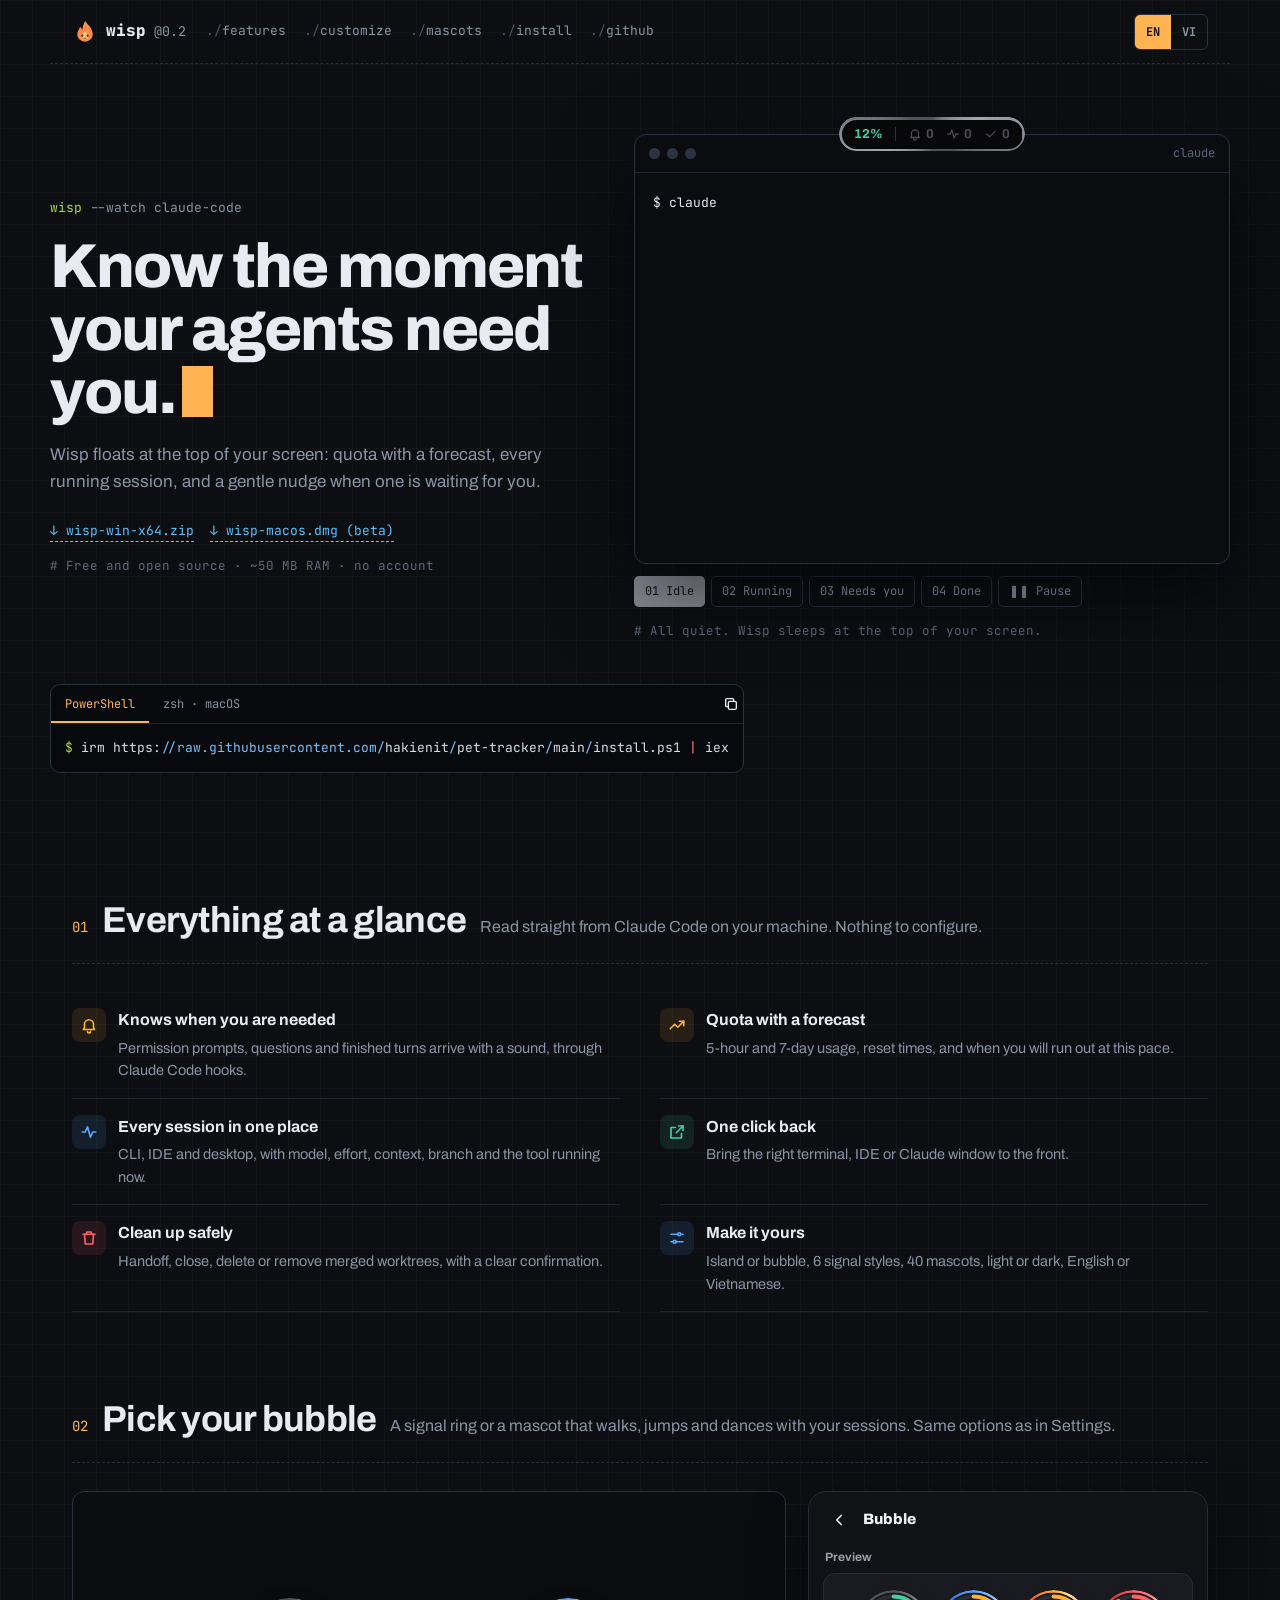
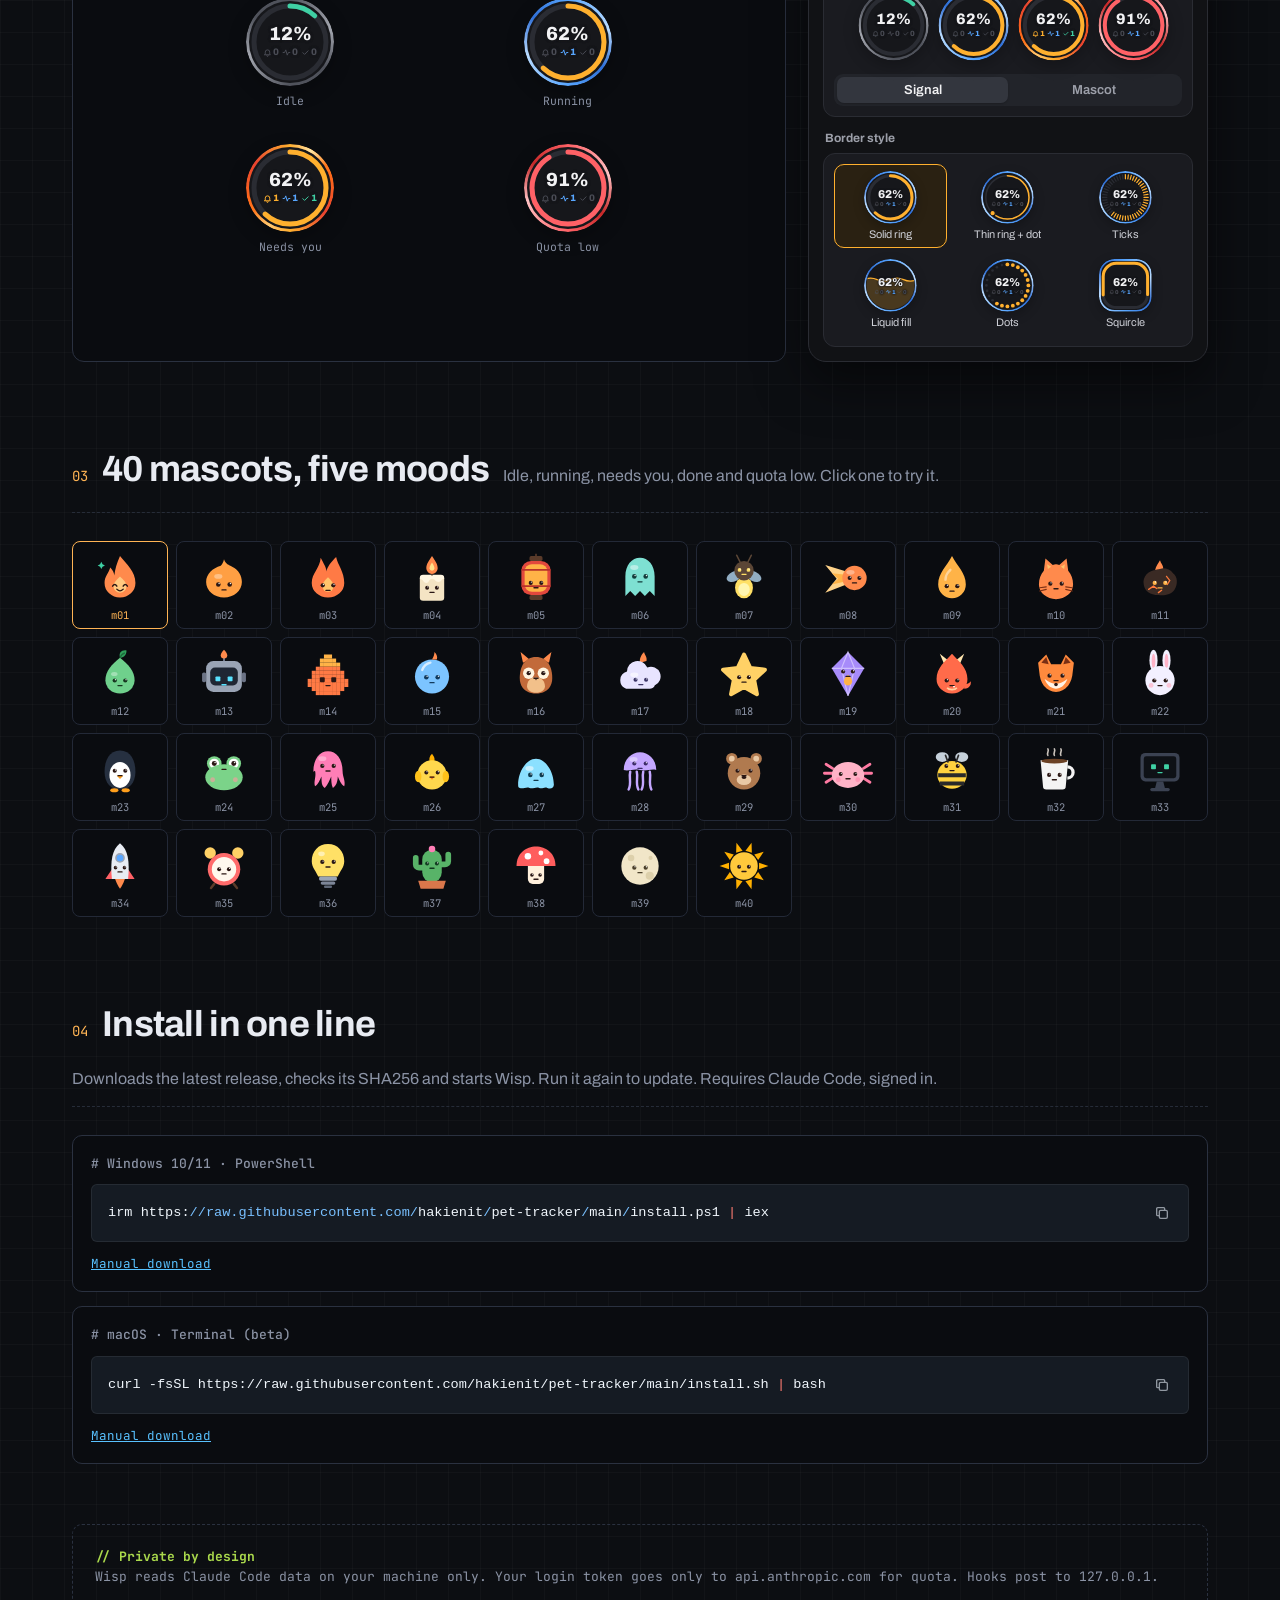
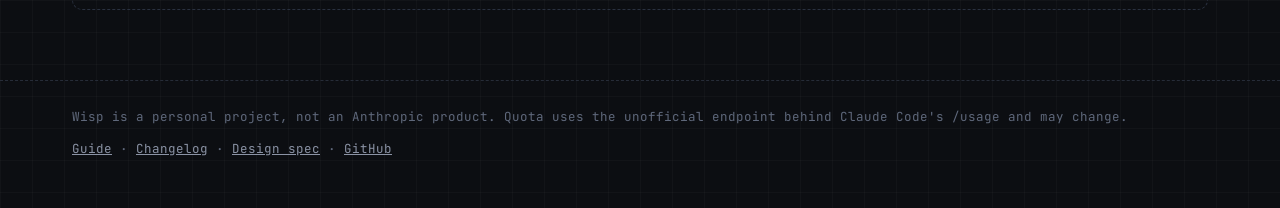
==== commit 93ecc52f: "Make landing B the main site and README source - docs/site/index.html is now variant B (Terminal); v" ====
--- a/docs/site/index.html
+++ b/docs/site/index.html
@@ -3,230 +3,180 @@
 <head>
 <meta charset="utf-8">
 <meta name="viewport" content="width=device-width, initial-scale=1">
-<title>Wisp · Claude Code companion</title>
-<meta name="description" content="Wisp floats at the top of your screen and shows Claude Code quota, every running session and what needs you. Windows and macOS.">
-<meta property="og:title" content="Wisp">
-<meta property="og:description" content="Quota, sessions and what needs you, always at the top edge of your screen.">
+<title>Wisp · Terminal</title>
+<meta name="description" content="Wisp: know the moment your Claude Code agents need you.">
 <link rel="preconnect" href="https://fonts.googleapis.com">
 <link rel="preconnect" href="https://fonts.gstatic.com" crossorigin>
-<link href="https://fonts.googleapis.com/css2?family=Archivo:wght@400;500;600;700;800&display=swap" rel="stylesheet">
+<link href="https://fonts.googleapis.com/css2?family=Archivo:wdth,wght@62..125,100..900&family=JetBrains+Mono:wght@400;500;700;800&display=swap" rel="stylesheet">
 <link rel="stylesheet" href="assets/wisp-ui.css">
 <style>
-:root{--bg:#0b0c0f;--bg2:#121318;--fg:#eef0f4;--mut:#a3a7b2;--line:#24262d;--acc:#ffb02e;--acc2:#ff8a4c}
+:root{--bg:#0c0e12;--fg:#e8ebf2;--mut:#8b93a5;--line:#1f242e;--card:#11141a;--acc:#ffb454;--grn:#aad94c;--blu:#59c2ff}
 *{box-sizing:border-box}
 html{scroll-behavior:smooth}
 @media (prefers-reduced-motion: reduce){html{scroll-behavior:auto}}
-body{margin:0;background:var(--bg);color:var(--fg);font-family:'Archivo',system-ui,sans-serif;line-height:1.5}
+body{margin:0;background:var(--bg);color:var(--fg);font-family:'Archivo',system-ui,sans-serif;line-height:1.55;overflow-x:hidden;
+  background-image:linear-gradient(rgba(255,255,255,.025) 1px,transparent 1px),linear-gradient(90deg,rgba(255,255,255,.025) 1px,transparent 1px);background-size:32px 32px}
+.m{font-family:'JetBrains Mono',ui-monospace,monospace}
+a{color:var(--blu)}
 button{font-family:inherit}
-a{color:#8cc2ff}
-button:focus-visible,a:focus-visible{outline:2px solid var(--acc);outline-offset:2px}
-.wrap{max-width:1180px;margin:0 auto;padding:0 20px}
-nav.top{position:sticky;top:0;z-index:40;background:rgba(11,12,15,.9);backdrop-filter:blur(8px);border-bottom:1px solid var(--line)}
-nav.top .wrap{display:flex;align-items:center;gap:18px;min-height:58px;flex-wrap:wrap}
-.brand{display:flex;align-items:center;gap:8px;font-weight:800;font-size:18px;color:var(--fg);text-decoration:none}
-nav.top .links{display:flex;gap:16px;flex-wrap:wrap}
-nav.top .links a{color:var(--mut);text-decoration:none;font-size:14px}
-nav.top .links a:hover{color:var(--fg)}
-.seg{display:flex;border:1px solid #363944;border-radius:9px;overflow:hidden}
-.seg button{font-size:13px;font-weight:600;padding:7px 11px;min-height:34px;border:0;background:transparent;color:var(--mut);cursor:pointer}
-.seg button[aria-pressed="true"]{background:#2a2c33;color:var(--fg)}
-.ml{margin-left:auto}
-.hero{display:grid;grid-template-columns:minmax(0,1fr) minmax(0,1.1fr);gap:40px;align-items:start;padding:56px 0 40px}
-.hero .copy-col{padding-top:40px}
-@media (max-width:960px){.hero{grid-template-columns:minmax(0,1fr)}}
-.hero h1{font-size:clamp(40px,6vw,64px);line-height:1.02;margin:0;font-weight:800;letter-spacing:-.02em}
-.hero .tag{font-size:clamp(18px,2.2vw,22px);margin:14px 0 6px;color:var(--fg)}
-.hero .sub{font-size:16px;color:var(--mut);margin:0 0 24px;max-width:520px}
-.cta{display:flex;flex-wrap:wrap;gap:10px;margin-bottom:18px}
-.btn{display:inline-flex;align-items:center;gap:8px;font-size:15px;font-weight:700;padding:11px 16px;min-height:44px;border-radius:11px;text-decoration:none;border:1px solid transparent}
-.btn.pri{background:var(--acc);color:#1a1205}
-.btn.sec{border-color:#3a3d47;color:var(--fg)}
-.cmd{background:var(--bg2);border:1px solid var(--line);border-radius:12px;overflow:hidden;max-width:560px}
-.cmd .tabs{display:flex;border-bottom:1px solid var(--line)}
-.cmd .tabs button{font-size:13px;font-weight:600;padding:9px 14px;border:0;background:transparent;color:var(--mut);cursor:pointer;min-height:38px}
-.cmd .tabs button[aria-pressed="true"]{color:var(--fg);box-shadow:inset 0 -2px 0 var(--acc)}
-.cmd pre{margin:0;padding:12px 14px;overflow-x:auto;font-size:13px}
-.cmd .copy{float:right;margin:8px;font-size:12px;padding:5px 9px;border-radius:7px;border:1px solid #3a3d47;background:transparent;color:var(--mut);cursor:pointer}
-.scene{position:relative;border-radius:18px;border:1px solid var(--line);padding:16px 16px 22px;display:flex;flex-direction:column;align-items:center;gap:12px;overflow:hidden;min-height:560px}
-.scene.dark{background:linear-gradient(180deg,#252a31,#1d2128)}
-.scene.light{background:linear-gradient(180deg,#d5dbe3,#c7ced8)}
-section.blk{padding:56px 0;border-top:1px solid var(--line)}
-section.blk h2{font-size:clamp(26px,3.4vw,34px);margin:0 0 8px;letter-spacing:-.01em}
-section.blk .lead{color:var(--mut);font-size:16px;margin:0 0 26px;max-width:760px}
-.feat{display:grid;grid-template-columns:repeat(auto-fill,minmax(250px,1fr));gap:14px}
-.feat div{background:var(--bg2);border:1px solid var(--line);border-radius:14px;padding:18px}
-.feat .ic{width:38px;height:38px;border-radius:10px;display:grid;place-items:center;margin-bottom:12px}
-.feat h3{margin:0 0 6px;font-size:16px}
-.feat p{margin:0;color:var(--mut);font-size:14px}
-.states{display:grid;grid-template-columns:repeat(2,minmax(0,1fr));gap:14px}
-@media (max-width:760px){.states{grid-template-columns:minmax(0,1fr)}}
-.stage{border-radius:14px;padding:18px;display:flex;flex-direction:column;gap:12px;border:1px solid var(--line);min-width:0}
-.stage.dark{background:#252a31}.stage.light{background:#cfd6df}
-.stage .cap{font-size:12px;font-weight:600}
-.stage.dark .cap,.stage.dark .lb{color:#b4b8c2}.stage.light .cap,.stage.light .lb{color:#3d4350}
-.row{display:flex;flex-wrap:wrap;align-items:center;gap:14px 20px}
-.cell{display:flex;flex-direction:column;align-items:center;gap:6px}
-.lb{font-size:12px}
-.play{display:grid;grid-template-columns:minmax(0,1fr) 400px;gap:24px;align-items:start}
+button:focus-visible,a:focus-visible{outline:2px solid var(--acc);outline-offset:3px}
+.wrap{max-width:1180px;margin:0 auto;padding:0 22px}
+nav .wrap{display:flex;align-items:center;gap:20px;min-height:64px;flex-wrap:wrap;border-bottom:1px dashed #262c38}
+.brand{display:flex;align-items:center;gap:8px;font-family:'JetBrains Mono',monospace;font-weight:800;color:var(--fg);text-decoration:none}
+.brand small{color:var(--mut);font-weight:400}
+.links{display:flex;gap:18px;flex-wrap:wrap;font-family:'JetBrains Mono',monospace;font-size:13px}
+.links a{color:var(--mut);text-decoration:none}.links a:hover{color:var(--acc)}
+.links a::before{content:"./";color:#4b5366}
+.sp{flex:1}
+.seg{display:flex;border:1px solid #2a3140;border-radius:6px;overflow:hidden}
+.seg button{font-family:'JetBrains Mono',monospace;font-size:12px;font-weight:700;padding:7px 11px;min-height:34px;border:0;background:transparent;color:var(--mut);cursor:pointer}
+.seg button[aria-pressed="true"]{background:var(--acc);color:#14100a}
+.hero{display:grid;grid-template-columns:minmax(0,.95fr) minmax(0,1.05fr);gap:44px;align-items:center;padding:70px 0 40px}
+@media (max-width:980px){.hero{grid-template-columns:minmax(0,1fr)}}
+.prompt{font-family:'JetBrains Mono',monospace;font-size:13px;color:var(--grn)}
+.prompt span{color:var(--mut)}
+h1{font-size:clamp(38px,5.4vw,62px);line-height:1.02;letter-spacing:-.03em;font-weight:800;margin:16px 0 0}
+h1 .cur{display:inline-block;width:.5em;height:.82em;background:var(--acc);vertical-align:-.06em;margin-left:.08em;animation:blink 1.1s steps(1) infinite}
+@keyframes blink{50%{opacity:0}}
+@media (prefers-reduced-motion: reduce){h1 .cur{animation:none}}
+.sub{color:var(--mut);font-size:17px;max-width:520px;margin:18px 0 26px}
+.term-cmd{border:1px solid #2a3140;border-radius:10px;background:#07090c;overflow:hidden;max-width:560px}
+.term-cmd .tabs{display:flex;border-bottom:1px solid #1f242e}
+.term-cmd .tabs button{font-family:'JetBrains Mono',monospace;font-size:12px;padding:9px 14px;min-height:38px;border:0;background:transparent;color:var(--mut);cursor:pointer}
+.term-cmd .tabs button[aria-pressed="true"]{color:var(--acc);box-shadow:inset 0 -2px 0 var(--acc)}
+.term-cmd .tabs [data-copy]{margin-left:auto;color:var(--fg)}
+.term-cmd pre{margin:0;padding:14px;font-size:13px;overflow-x:auto;color:#d7dde8}
+.term-cmd pre::before{content:"$ ";color:var(--grn)}
+.dl{display:flex;gap:16px;flex-wrap:wrap;margin-top:14px;font-family:'JetBrains Mono',monospace;font-size:13px}
+.dl a{text-decoration:none;border-bottom:1px dashed}
+.free{margin-top:14px;font-size:12.5px;color:#5f687b;font-family:'JetBrains Mono',monospace}
+.wnd{position:relative;border:1px solid #2a3140;border-radius:12px;background:#0a0c10;box-shadow:0 30px 80px rgba(0,0,0,.55);padding-top:38px;min-height:430px}
+.wnd .bar{position:absolute;left:0;right:0;top:0;height:38px;display:flex;align-items:center;gap:7px;padding:0 14px;border-bottom:1px solid #1f242e}
+.wnd .bar i{width:11px;height:11px;border-radius:50%;background:#2c3341}
+.wnd .bar span{margin-left:auto;font-family:'JetBrains Mono',monospace;font-size:12px;color:#5f687b}
+.wnd .isl{position:absolute;left:50%;top:-18px;transform:translateX(-50%)}
+.lines{padding:18px 18px 10px;font-family:'JetBrains Mono',monospace;font-size:13px;line-height:1.85}
+.lines div{opacity:0;transform:translateY(3px);transition:opacity .35s,transform .35s;white-space:pre-wrap}
+.lines div.on{opacity:1;transform:none}
+.lines .u{color:var(--fg)}.lines .t{color:var(--blu)}.lines .ok{color:var(--grn)}.lines .q{color:#14100a;background:var(--acc);display:inline;padding:1px 6px;border-radius:3px}
+.wnd .tst{position:absolute;right:16px;bottom:16px;transition:opacity .35s,transform .35s}
+.wnd .tst.off{opacity:0;transform:translateY(8px)}
+.steps{display:flex;gap:6px;margin-top:12px;flex-wrap:wrap;font-family:'JetBrains Mono',monospace;font-size:12px}
+.steps span{padding:5px 10px;border:1px solid #2a3140;border-radius:5px;color:var(--mut)}
+.steps span.on{color:#14100a;border-color:transparent}
+.steps button{padding:5px 10px;border:1px solid #2a3140;border-radius:5px;background:transparent;color:var(--mut);cursor:pointer;font-family:inherit;font-size:12px}
+section{padding:80px 0 0}
+.h2{display:flex;align-items:baseline;gap:14px;flex-wrap:wrap;margin-bottom:28px;border-bottom:1px dashed #262c38;padding-bottom:14px}
+.h2 h2{margin:0;font-size:clamp(26px,3.4vw,36px);letter-spacing:-.02em}
+.h2 p{margin:0;color:var(--mut)}
+.h2 .n{font-family:'JetBrains Mono',monospace;color:var(--acc);font-size:14px}
+.man{display:grid;grid-template-columns:repeat(2,minmax(0,1fr));gap:0 40px}
+@media (max-width:760px){.man{grid-template-columns:minmax(0,1fr)}}
+.man div{display:grid;grid-template-columns:34px minmax(0,1fr);gap:12px;padding:16px 0;border-bottom:1px solid var(--line)}
+.man b{font-size:16px}.man p{margin:4px 0 0;color:var(--mut);font-size:14.5px}
+.man .ic{width:34px;height:34px;border-radius:8px;display:grid;place-items:center}
+.play{display:grid;grid-template-columns:minmax(0,1fr) 400px;gap:22px;align-items:start}
 @media (max-width:960px){.play{grid-template-columns:minmax(0,1fr)}}
-.big{border-radius:18px;padding:26px;min-height:300px;display:flex;flex-wrap:wrap;gap:22px;align-items:center;justify-content:center;border:1px solid var(--line)}
+.bigb{border:1px solid #2a3140;border-radius:12px;background:#0a0c10;min-height:320px;display:flex;flex-wrap:wrap;gap:22px;align-items:center;justify-content:center;padding:26px}
+.cell{display:flex;flex-direction:column;align-items:center;gap:6px}.lb{font-family:'JetBrains Mono',monospace;font-size:11.5px;color:var(--mut)}
 .mgrid{display:grid;grid-template-columns:repeat(auto-fill,minmax(92px,1fr));gap:8px}
-.mgrid button{background:var(--bg2);border:1px solid var(--line);border-radius:12px;padding:10px 4px 8px;display:flex;flex-direction:column;align-items:center;gap:4px;color:var(--mut);font-size:11px;cursor:pointer;min-height:44px}
-.mgrid button[aria-pressed="true"]{border-color:var(--acc);color:var(--fg)}
-.tabs2{display:flex;flex-wrap:wrap;gap:6px;margin-bottom:14px}
-.tabs2 button{font-size:13px;padding:7px 12px;min-height:34px;border-radius:999px;border:1px solid #3a3d47;background:transparent;color:var(--mut);cursor:pointer}
-.tabs2 button[aria-pressed="true"]{background:#2a2c33;color:var(--fg)}
-.install{display:grid;grid-template-columns:repeat(2,minmax(0,1fr));gap:14px}
-@media (max-width:760px){.install{grid-template-columns:minmax(0,1fr)}}
-.install > div{background:var(--bg2);border:1px solid var(--line);border-radius:14px;padding:18px}
-.install h3{margin:0 0 4px}
-.install p{color:var(--mut);margin:0 0 10px;font-size:14px}
-.install pre{background:#08090b;border-radius:9px;padding:10px 12px;overflow-x:auto;font-size:13px;margin:0 0 10px}
-.sw{width:36px;height:22px;border-radius:11px;position:relative;flex:none}
-.sw i{position:absolute;top:3px;width:16px;height:16px;border-radius:50%;background:#fff}
-.lane-h{display:flex;align-items:center;gap:6px;font-size:var(--t-body);font-weight:700;border:0;background:transparent;padding:4px 2px;min-height:30px;cursor:pointer;width:100%;text-align:left}
-footer{border-top:1px solid var(--line);padding:30px 0 50px;color:var(--mut);font-size:13px}
-footer .wrap{display:flex;flex-wrap:wrap;gap:10px 24px;justify-content:space-between}
+.mgrid button{background:#0a0c10;border:1px solid #232937;border-radius:8px;padding:10px 4px 6px;display:flex;flex-direction:column;align-items:center;gap:4px;color:var(--mut);font-family:'JetBrains Mono',monospace;font-size:10.5px;cursor:pointer;min-height:44px}
+.mgrid button[aria-pressed="true"]{border-color:var(--acc);color:var(--acc)}
+.inst{display:grid;grid-template-columns:repeat(2,minmax(0,1fr));gap:14px}
+@media (max-width:760px){.inst{grid-template-columns:minmax(0,1fr)}}
+.inst article{border:1px solid #2a3140;border-radius:10px;background:#0a0c10;padding:18px}
+.inst h3{margin:0 0 10px;font-family:'JetBrains Mono',monospace;font-size:13px;color:var(--mut);font-weight:500}
+.inst pre{margin:0 0 12px;font-family:'JetBrains Mono',monospace;font-size:13px;overflow-x:auto;color:#d7dde8}
+.inst pre::before{content:"$ ";color:var(--grn)}
+.inst .row{display:flex;gap:12px;align-items:center;flex-wrap:wrap;font-family:'JetBrains Mono',monospace;font-size:12.5px}
+.inst button{font-family:inherit;font-size:12px;border:1px solid #2a3140;background:transparent;color:var(--fg);border-radius:6px;padding:6px 10px;cursor:pointer}
+.priv{margin-top:60px;border:1px dashed #2a3140;border-radius:10px;padding:22px;font-family:'JetBrains Mono',monospace;font-size:13px;color:var(--mut)}
+.priv b{color:var(--grn)}
+footer{margin-top:70px;border-top:1px dashed #262c38;padding:26px 0 50px;color:#5f687b;font-size:12.5px;font-family:'JetBrains Mono',monospace}
+footer .wrap{display:flex;flex-wrap:wrap;gap:12px 28px;justify-content:space-between}
 footer a{color:var(--mut)}
-/* chế độ chụp ảnh cho README: ?shot=<id> chỉ hiện một khối, nền cố định */
-body.shot nav.top,body.shot footer{display:none}
-body.shot [data-shot]{display:none}
-body.shot [data-shot].on{display:block;padding:24px;border:0}
-body.shot .hero{display:block;padding:0}
-body.shot .hero .copy-col{display:none}
-body.shot .hero .scene{max-width:760px;margin:0 auto}
+.sw{width:36px;height:22px;border-radius:11px;position:relative;flex:none}.sw i{position:absolute;top:3px;width:16px;height:16px;border-radius:50%;background:#fff}
 </style>
 </head>
 <body>
-<nav class="top"><div class="wrap">
-  <a class="brand" href="#top" id="brand"></a>
-  <div class="links" id="links"></div>
-  <div class="seg ml" role="group" aria-label="Theme" id="themeSeg"></div>
-  <div class="seg" role="group" aria-label="Language"><button data-l="en">EN</button><button data-l="vi">VI</button></div>
-</div></nav>
-<main id="top">
-  <div class="wrap" data-shot="hero"><div class="hero" id="hero"></div></div>
-  <section class="blk" id="features" data-shot="features"><div class="wrap" id="featBody"></div></section>
-  <section class="blk" id="island" data-shot="island"><div class="wrap" id="islBody"></div></section>
-  <section class="blk" id="custom" data-shot="custom"><div class="wrap" id="customBody"></div></section>
-  <section class="blk" id="mascots" data-shot="mascots"><div class="wrap" id="mBody"></div></section>
-  <section class="blk" id="panel" data-shot="panel"><div class="wrap" id="panelBody"></div></section>
-  <section class="blk" id="install" data-shot="install"><div class="wrap" id="instBody"></div></section>
-  <section class="blk" id="privacy"><div class="wrap" id="privBody"></div></section>
-</main>
+<nav><div class="wrap"><a class="brand" href="#top" id="brand"></a><div class="links" id="links"></div><span class="sp"></span><span id="lang"></span></div></nav>
+<main id="top"></main>
 <footer><div class="wrap" id="foot"></div></footer>
 <script src="assets/wisp-ui.js"></script>
+<script src="assets/landing-copy.js"></script>
 <script>
-const REPO = 'https://github.com/hakienit/pet-tracker';
-const WIN_CMD = 'irm https://raw.githubusercontent.com/hakienit/pet-tracker/main/install.ps1 | iex';
-const MAC_CMD = 'curl -fsSL https://raw.githubusercontent.com/hakienit/pet-tracker/main/install.sh | bash';
-const LP = {
-  en: {
-    links: ['Features', 'Customize', 'Mascots', 'Install', 'GitHub'], theme: ['Dark', 'Light'],
-    tag: 'A small flame that watches your Claude Code agents.',
-    sub: 'Quota, every running session and what needs you, always at the top edge of your screen. Windows 10/11 and macOS (beta).',
-    dlWin: 'Download for Windows', dlMac: 'macOS (beta)', copy: 'Copy', copied: 'Copied',
-    fH: 'What Wisp does', fL: 'Everything it shows comes from Claude Code on your machine. Nothing to configure to get started.',
-    feats: [
-      ['bell', 'wait', 'Knows when you are needed', 'Permission prompts, questions and finished turns show up on the island with a sound, through Claude Code hooks.'],
-      ['trend', 'warn', 'Quota with a forecast', '5-hour and 7-day usage, reset times, and when you will run out at the current pace.'],
-      ['run', 'run', 'Every session in one place', 'CLI, IDE and desktop sessions with model, effort, context, git branch and the tool running now.'],
-      ['open', 'done', 'One click back', 'Click a session to bring its terminal, IDE or Claude desktop window to the front.'],
-      ['trash', 'danger', 'Clean up safely', 'Handoff and close, close, delete, or remove merged worktrees, each with a clear confirmation.'],
-      ['gear', 'upd', 'Make it yours', 'Island or bubble, 6 signal styles, 40 mascots in 8 colours or your own image, light or dark, English or Vietnamese.'],
-    ],
-    iH: 'The island', iL: 'A pill pinned to the top of the screen. Quota on the left, lamps for needs you · running · done on the right. The border moves with the state.',
-    cH: 'Pick your bubble', cL: 'Prefer a draggable bubble? Choose a signal ring or a mascot that walks, jumps and dances with your sessions. Try it here; the same options live in Settings.',
-    mH: '40 mascots', mL: 'Each one has five expressions: idle, running, needs you, done and quota low. Click one to use it above.',
-    pH: 'The panel', pL: 'Click the island. Sessions are grouped by what they need from you, with context, model and effort on every card. Lanes collapse.',
-    inH: 'Install', inL: 'One command downloads the latest release, checks its SHA256 and starts Wisp. Run it again to update. Requires Claude Code, installed and signed in.',
-    win: 'Windows 10/11', winP: 'Paste into PowerShell:', mac: 'macOS (beta)', macP: 'Paste into Terminal:', manual: 'Manual download:', all: 'all releases',
-    prH: 'Privacy', prL: 'Wisp only reads Claude Code data on your machine (~/.claude). Your login token is sent only to api.anthropic.com to fetch quota; turn that off with "quota_api_enabled": false. Hooks post events to 127.0.0.1 only.',
-    foot: 'Wisp is a personal project, not an Anthropic product. Quota comes from the unofficial endpoint used by Claude Code\'s /usage command and may change at any time.',
-    guide: 'Guide', changelog: 'Changelog', spec: 'Design spec',
-  },
-  vi: {
-    links: ['Tính năng', 'Tuỳ biến', 'Mascot', 'Cài đặt', 'GitHub'], theme: ['Tối', 'Sáng'],
-    tag: 'Đốm lửa nhỏ canh các agent Claude Code của bạn.',
-    sub: 'Quota, mọi session đang chạy và việc cần bạn, luôn ở mép trên màn hình. Windows 10/11 và macOS (thử nghiệm).',
-    dlWin: 'Tải cho Windows', dlMac: 'macOS (thử nghiệm)', copy: 'Sao chép', copied: 'Đã chép',
-    fH: 'Wisp làm gì', fL: 'Mọi thứ lấy từ Claude Code trên máy bạn. Không cần cấu hình để bắt đầu.',
-    feats: [
-      ['bell', 'wait', 'Biết khi nào cần bạn', 'Yêu cầu duyệt quyền, câu hỏi và lượt vừa xong hiện trên island kèm âm thanh, qua hooks của Claude Code.'],
-      ['trend', 'warn', 'Quota có dự báo', 'Mức dùng 5 giờ và 7 ngày, giờ reset, và lúc nào sẽ hết theo tốc độ hiện tại.'],
-      ['run', 'run', 'Mọi session một chỗ', 'Session CLI, IDE và desktop, kèm model, effort, context, git branch và tool đang chạy.'],
-      ['open', 'done', 'Một click về đúng cửa sổ', 'Bấm vào session để đưa terminal, IDE hoặc Claude desktop của nó lên trước.'],
-      ['trash', 'danger', 'Dọn dẹp an toàn', 'Handoff rồi đóng, đóng, xoá, hoặc xoá worktree đã merge, mỗi thao tác có xác nhận rõ ràng.'],
-      ['gear', 'upd', 'Theo ý bạn', 'Island hoặc bóng nổi, 6 kiểu tín hiệu, 40 mascot với 8 màu hoặc ảnh riêng, sáng hoặc tối, tiếng Việt hoặc tiếng Anh.'],
-    ],
-    iH: 'Island', iL: 'Viên thuốc ghim ở mép trên màn hình. Quota bên trái, đèn cần bạn · đang chạy · xong bên phải. Viền chuyển động theo trạng thái.',
-    cH: 'Chọn bóng nổi', cL: 'Thích bóng kéo thả? Chọn vòng tín hiệu hoặc mascot biết đi, nhảy và múa theo session. Thử ngay ở đây; các lựa chọn này cũng có trong Cài đặt.',
-    mH: '40 mascot', mL: 'Mỗi mascot có năm biểu cảm: rảnh, đang chạy, cần bạn, xong và gần hết quota. Bấm một mascot để dùng ở trên.',
-    pH: 'Panel', pL: 'Bấm vào island. Session xếp theo việc chúng cần từ bạn, card nào cũng có context, model và effort. Làn thu gọn được.',
-    inH: 'Cài đặt', inL: 'Một lệnh tải bản mới nhất, kiểm SHA256 rồi mở Wisp. Chạy lại để cập nhật. Cần Claude Code đã cài và đăng nhập.',
-    win: 'Windows 10/11', winP: 'Dán vào PowerShell:', mac: 'macOS (thử nghiệm)', macP: 'Dán vào Terminal:', manual: 'Tải tay:', all: 'mọi bản',
-    prH: 'Riêng tư', prL: 'Wisp chỉ đọc dữ liệu Claude Code trên máy (~/.claude). Token đăng nhập chỉ gửi tới api.anthropic.com để lấy quota; tắt bằng "quota_api_enabled": false. Hooks chỉ gửi sự kiện tới 127.0.0.1.',
-    foot: 'Wisp là dự án cá nhân, không phải sản phẩm của Anthropic. Quota lấy từ endpoint không chính thức mà lệnh /usage của Claude Code dùng, có thể đổi bất kỳ lúc nào.',
-    guide: 'Hướng dẫn', changelog: 'Lịch sử thay đổi', spec: 'Spec thiết kế',
-  },
-};
-const q = new URLSearchParams(location.search);
-if (!ls('wisp-lang') && !q.get('lang')) LANG = (navigator.language || 'en').toLowerCase().startsWith('vi') ? 'vi' : 'en';
-let THEME = q.get('theme') || ls('wisp-site-theme') || (matchMedia('(prefers-color-scheme: light)').matches ? 'light' : 'dark');
-let OS = /Mac/i.test(navigator.platform || navigator.userAgent) ? 'mac' : 'win';
-const SHOT = q.get('shot');
-if (q.get('bub') === 'mascot' || q.get('bub') === 'signal') BUBTYPE = q.get('bub');  // dùng khi chụp ảnh README
-if (q.get('coll')) q.get('coll').split(',').forEach((k) => { COLL[k] = true; });
-const esc = (s) => s.replace(/&/g, '&amp;').replace(/</g, '&lt;');
-function cmdBox(lp) {
-  return `<div class="cmd"><div class="tabs" role="tablist">${[['win', 'Windows'], ['mac', 'macOS']].map(([k, n]) => `<button data-os="${k}" aria-pressed="${OS === k}">${n}</button>`).join('')}<button class="copy" data-copy="${OS}" style="margin-left:auto">${lp.copy}</button></div><pre class="mono">${esc(OS === 'win' ? WIN_CMD : MAC_CMD)}</pre></div>`;
+const t = T.dark;
+let STAGE = 'idle', OS = /Mac/i.test(navigator.platform || '') ? 'mac' : 'win', loop = null;
+const LINES = [['u', '$ claude'], ['u', '> fix the auth redirect bug'], ['t', '⏺ Read(src/auth/redirect.ts)'], ['t', '⏺ Update(src/auth/redirect.ts)  +12 −3'],
+  ['ok', '⏺ Bash(npm test)  ✓ 48 passed'], ['q', 'Allow Bash: git push origin main ?  1. Yes  2. No'], ['ok', '⏺ Pushed. Redirect fixed and tested.']];
+const UPTO = { idle: 1, run: 5, wait: 6, done: 7 };
+function termHTML() {
+  const l = L();
+  const tst = STAGE === 'wait' || STAGE === 'done';
+  const k = STAGE === 'wait' ? 0 : 1;
+  return `<div class="isl">${island(STAGE, t)}</div><div class="bar"><i></i><i></i><i></i><span>claude</span></div>
+    <div class="lines">${LINES.map(([c, x], i) => `<div class="${i < UPTO[STAGE] ? 'on' : ''}"><span class="${c}">${escH(x)}</span></div>`).join('')}</div>
+    <div class="tst ${tst ? '' : 'off'}"><div style="width:300px;background:${t.surf};border:1px solid ${t.line};border-radius:12px;box-shadow:${t.shadow};padding:11px 13px;display:flex;gap:10px;color:${t.fg}">
+      <span style="color:${k ? t.done : t.wait}">${ic(k ? 'done' : 'bell', 17, 2.2)}</span><div style="min-width:0"><div style="font-size:13px;font-weight:700">${l.toast[k][0]}</div><div class="ell m" style="font-size:11.5px;color:${t.mut}">${l.toast[k][1]}</div></div></div></div>`;
+}
+function setStage(s) {
+  STAGE = s;
+  const w = document.getElementById('wnd');
+  if (!w) return;
+  uid = 0;
+  w.innerHTML = termHTML();
+  const i = DEMO.indexOf(s);
+  document.getElementById('steps').innerHTML = DEMO.map((k, j) => `<span class="${j === i ? 'on' : ''}" style="${j === i ? `background:${t[k]}` : ''}">${String(j + 1).padStart(2, '0')} ${L().st[k]}</span>`).join('') +
+    `<button id="pp">${loop && !loop.playing ? '▶ ' + C().play : '❚❚ ' + C().pause}</button>`;
+  document.getElementById('cap').textContent = '# ' + C().demo[i];
 }
 function render() {
-  const l = L(), lp = LP[LANG], t = T[THEME];
-  uid = 0;
+  const c = C(), l = L();
   document.documentElement.lang = LANG;
-  document.querySelectorAll('[data-l]').forEach((b) => b.setAttribute('aria-pressed', b.dataset.l === LANG));
-  document.getElementById('brand').innerHTML = `${mascot(MASCOT, 26, 'run', T.dark, '')}Wisp`;
-  document.getElementById('links').innerHTML = ['#features', '#custom', '#mascots', '#install', REPO].map((h, i) => `<a href="${h}">${lp.links[i]}</a>`).join('');
-  document.getElementById('themeSeg').innerHTML = ['dark', 'light'].map((k, i) => `<button data-theme="${k}" aria-pressed="${THEME === k}">${lp.theme[i]}</button>`).join('');
-  document.getElementById('hero').innerHTML = `<div class="copy-col"><h1>Wisp</h1><p class="tag">${lp.tag}</p><p class="sub">${lp.sub}</p>
-      <div class="cta"><a class="btn pri" href="${REPO}/releases/latest/download/wisp-win-x64.zip">${ic('dl', 18, 2.2)}${lp.dlWin}</a><a class="btn sec" href="${REPO}/releases/latest/download/wisp-macos-universal2.dmg">${lp.dlMac}</a></div>${cmdBox(lp)}</div>
-    <div class="scene ${THEME}">${island('wait', t, false)}${panel(t)}</div>`;
-  document.getElementById('featBody').innerHTML = `<h2>${lp.fH}</h2><p class="lead">${lp.fL}</p><div class="feat">${lp.feats.map(([icn, col, h, p]) => `<div><span class="ic" style="background:${T.dark[col]}22;color:${T.dark[col]}">${ic(icn, 20, 2.2)}</span><h3>${h}</h3><p>${p}</p></div>`).join('')}</div>`;
-  const st4 = ['idle', 'run', 'wait', 'quota'];
-  document.getElementById('islBody').innerHTML = `<h2>${lp.iH}</h2><p class="lead">${lp.iL}</p><div class="states">${both((tt) => st4.map((v) => `<div class="row" style="gap:16px"><span class="lb" style="width:110px">${l.st[v]}</span>${island(v, tt)}</div>`).join(''))}</div>`;
-  const st = BUBTYPE === 'mascot' ? ['idle', 'run', 'wait', 'done', 'quota'] : st4;
-  document.getElementById('customBody').innerHTML = `<h2>${lp.cH}</h2><p class="lead">${lp.cL}</p><div class="play">
-      <div class="big" style="min-height:300px;background:${THEME === 'dark' ? '#252a31' : '#cfd6df'}">${st.map((v) => `<div class="cell">${bubble(v, t)}<span class="lb" style="color:${t.fg2};margin-top:${BUBTYPE === 'mascot' ? 8 : 0}px">${l.st[v]}</span></div>`).join('')}</div>
-      <div>${bubbleSettings(t)}</div></div>`;
-  const list = CATSEL === 'all' ? MASCOTS : MASCOTS.filter((x) => CAT[CATSEL].includes(x.id));
-  document.getElementById('mBody').innerHTML = `<h2>${lp.mH}</h2><p class="lead">${lp.mL}</p>
-    <div class="tabs2">${Object.keys(l.cats).map((k) => `<button data-cat="${k}" aria-pressed="${k === CATSEL}">${l.cats[k]}</button>`).join('')}</div>
-    <div class="mgrid">${list.map((m) => `<button data-m="${m.id}" aria-pressed="${m.id === MASCOT}" title="${m[LANG]}">${mascot(m.id, 56, m.id === MASCOT ? 'done' : 'run', T.dark, m.id === MASCOT ? 'm-done' : '')}<span class="ell" style="max-width:84px">${m[LANG]}</span></button>`).join('')}</div>`;
-  document.getElementById('panelBody').innerHTML = `<h2>${lp.pH}</h2><p class="lead">${lp.pL}</p><div class="states">${both((tt) => `<div style="display:flex;justify-content:center">${panel(tt)}</div>`)}</div>`;
-  document.getElementById('instBody').innerHTML = `<h2>${lp.inH}</h2><p class="lead">${lp.inL}</p><div class="install">
-      <div><h3>${lp.win}</h3><p>${lp.winP}</p><pre class="mono">${esc(WIN_CMD)}</pre><p>${lp.manual} <a href="${REPO}/releases/latest/download/wisp-win-x64.zip">wisp-win-x64.zip</a> · <a href="${REPO}/releases">${lp.all}</a></p></div>
-      <div><h3>${lp.mac}</h3><p>${lp.macP}</p><pre class="mono">${esc(MAC_CMD)}</pre><p>${lp.manual} <a href="${REPO}/releases/latest/download/wisp-macos-universal2.dmg">wisp-macos-universal2.dmg</a></p></div></div>`;
-  document.getElementById('privBody').innerHTML = `<h2>${lp.prH}</h2><p class="lead" style="margin:0">${lp.prL}</p>`;
-  document.getElementById('foot').innerHTML = `<span>${lp.foot}</span><span><a href="${REPO}/blob/main/docs/GUIDE.md">${lp.guide}</a> · <a href="${REPO}/blob/main/CHANGELOG.md">${lp.changelog}</a> · <a href="design.html">${lp.spec}</a></span>`;
-  if (SHOT) { document.body.classList.add('shot'); document.body.style.background = '#0b0c0f'; document.querySelectorAll('[data-shot]').forEach((x) => x.classList.toggle('on', x.dataset.shot === SHOT)); }
+  document.getElementById('brand').innerHTML = `${mascot(MASCOT, 26, 'run', t, '')}wisp<small>@0.2</small>`;
+  document.getElementById('links').innerHTML = ['#features', '#custom', '#mascots', '#install'].map((h, i) => `<a href="${h}">${c.links[i].toLowerCase()}</a>`).join('') + `<a href="${REPO}">github</a>`;
+  document.getElementById('lang').innerHTML = langSwitch('seg');
+  const cmd = OS === 'win' ? WIN_CMD : MAC_CMD;
+  const st = BUBTYPE === 'mascot' ? ['idle', 'run', 'wait', 'done', 'quota'] : ['idle', 'run', 'wait', 'quota'];
+  document.getElementById('top').innerHTML = `
+  <div class="wrap hero" data-shot="hero"><div>
+      <div class="prompt">wisp <span>--watch claude-code</span></div>
+      <h1>${c.h1}<span class="cur"></span></h1>
+      <p class="sub">${c.sub}</p>
+      <div class="dl"><a href="${WIN_ZIP}">↓ wisp-win-x64.zip</a><a href="${MAC_DMG}">↓ wisp-macos.dmg (beta)</a></div>
+      <div class="free"># ${c.free}</div>
+    </div><div data-shot="demo">
+      <div class="wnd" id="wnd"></div>
+      <div class="steps" id="steps"></div>
+      <div class="free m" id="cap"></div>
+  </div><div class="wide">
+      <div class="term-cmd"><div class="tabs">${[['win', 'PowerShell'], ['mac', 'zsh · macOS']].map(([k, n]) => `<button data-os="${k}" aria-pressed="${OS === k}">${n}</button>`).join('')}${copyBtn(cmd)}</div><pre class="m">${cmdHL(cmd)}</pre></div>
+  </div></div>
+  <section id="features" data-shot="features"><div class="wrap"><div class="h2"><span class="n">01</span><h2>${c.fH}</h2><p>${c.fL}</p></div>
+    <div class="man">${c.feats.map(([icn, col, h, p]) => `<div><span class="ic" style="background:${t[col]}1c;color:${t[col]}">${ic(icn, 18, 2.2)}</span><span><b>${h}</b><p>${p}</p></span></div>`).join('')}</div></div></section>
+  <section id="custom" data-shot="custom"><div class="wrap"><div class="h2"><span class="n">02</span><h2>${c.cH}</h2><p>${c.cL}</p></div>
+    <div class="play"><div class="bigb">${st.map((v) => `<div class="cell">${bubble(v, t)}<span class="lb" style="margin-top:${BUBTYPE === 'mascot' ? 8 : 0}px">${l.st[v]}</span></div>`).join('')}</div><div>${bubbleSettings(t)}</div></div></div></section>
+  <section id="mascots" data-shot="mascots"><div class="wrap"><div class="h2"><span class="n">03</span><h2>${c.mH}</h2><p>${c.mL}</p></div>
+    <div class="mgrid">${MASCOTS.map((m) => `<button data-m="${m.id}" aria-pressed="${m.id === MASCOT}" title="${m[LANG]}">${mascot(m.id, 52, m.id === MASCOT ? 'done' : 'run', t, m.id === MASCOT ? 'm-done' : '')}<span class="ell" style="max-width:84px">${m.id}</span></button>`).join('')}</div></div></section>
+  <section id="install" data-shot="install"><div class="wrap"><div class="h2"><span class="n">04</span><h2>${c.inH}</h2><p>${c.inL}</p></div>
+    <div class="inst"><article><h3># ${c.win}</h3>${cmdBlock(WIN_CMD)}<div class="row"><a href="${WIN_ZIP}">${c.manual}</a></div></article>
+    <article><h3># ${c.mac}</h3>${cmdBlock(MAC_CMD)}<div class="row"><a href="${MAC_DMG}">${c.manual}</a></div></article></div>
+    <div class="priv"><b>// ${c.prH}</b><br>${c.prL}</div></div></section>`;
+  document.getElementById('foot').innerHTML = `<span>${c.foot}</span><span>${footLinks()}</span>`;
+  setTimeout(applyShot, 0);
+  setStage(STAGE);
 }
 document.addEventListener('click', (e) => {
   const b = e.target.closest('button');
   if (!b) return;
-  if (b.dataset.copy) {
-    const txt = b.dataset.copy === 'win' ? WIN_CMD : MAC_CMD;
-    (navigator.clipboard ? navigator.clipboard.writeText(txt) : Promise.reject()).then(() => { b.textContent = LP[LANG].copied; setTimeout(render, 1500); }, () => {});
-    return;
-  }
+  if (b.id === 'pp') { loop.toggle(); setStage(STAGE); return; }
   const y = scrollY;
-  let changed = handleCustomize(b);
-  if (b.dataset.theme) { THEME = b.dataset.theme; ls('wisp-site-theme', THEME); changed = true; }
-  if (b.dataset.os) { OS = b.dataset.os; changed = true; }
-  if (b.dataset.cat) { CATSEL = b.dataset.cat; changed = true; }
-  if (changed) { render(); scrollTo(0, y); }
+  if (b.dataset.os) { OS = b.dataset.os; render(); scrollTo(0, y); return; }
+  if (handleCustomize(b)) { render(); scrollTo(0, y); }
 });
+wireCopy();
 render();
+loop = demoLoop(setStage);
 </script>
 </body>
 </html>
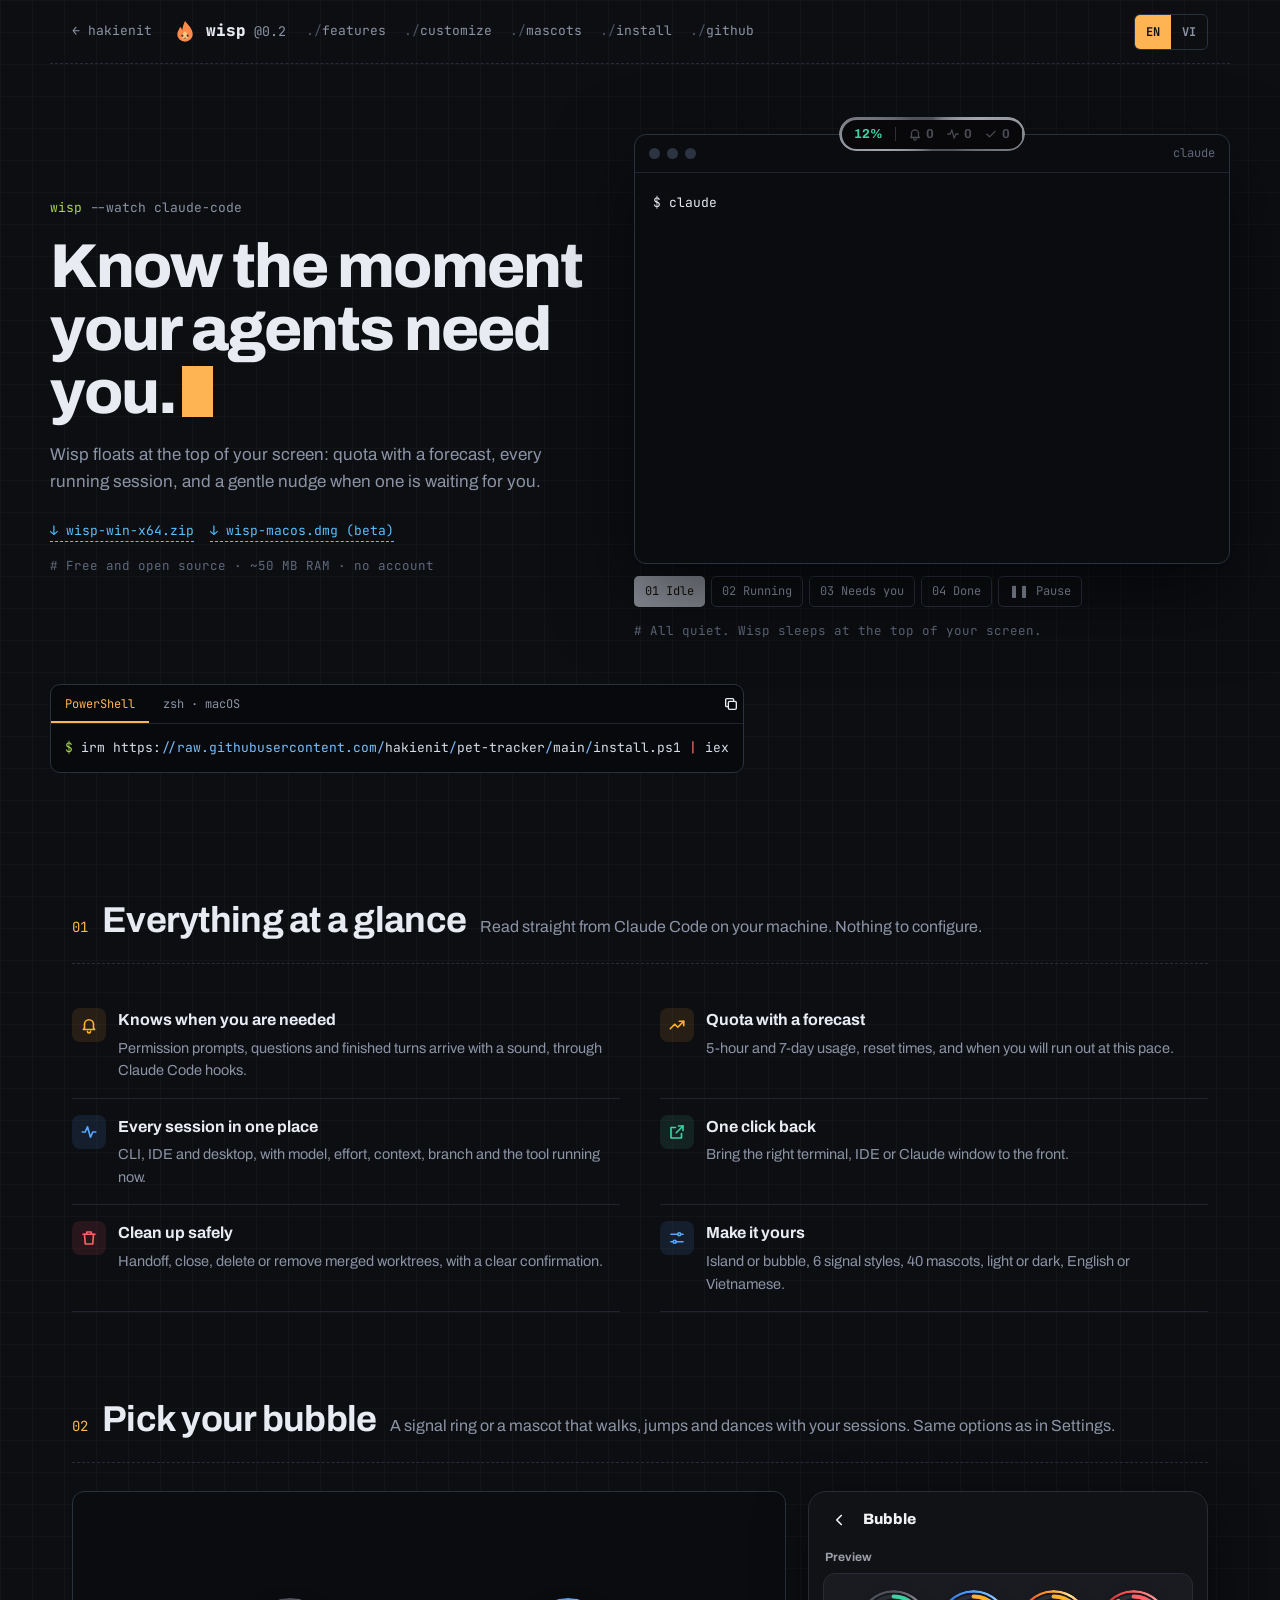
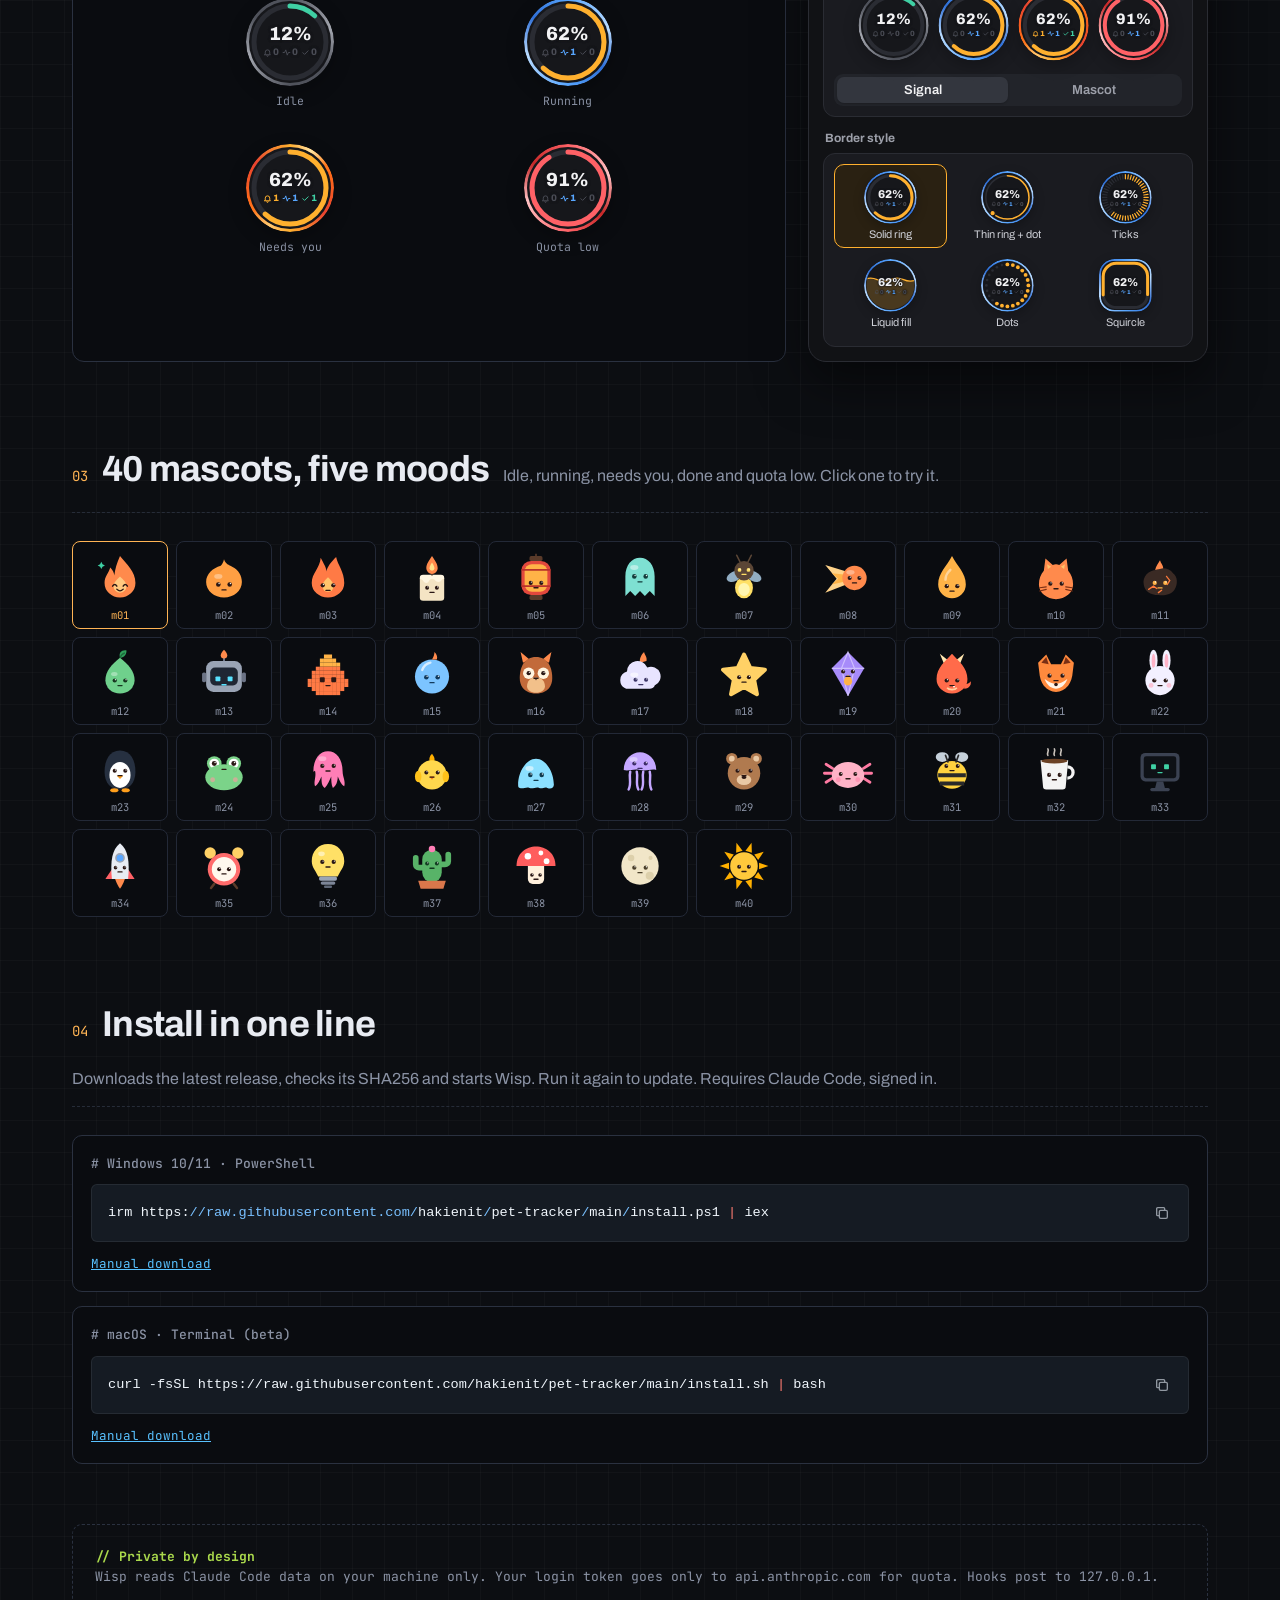
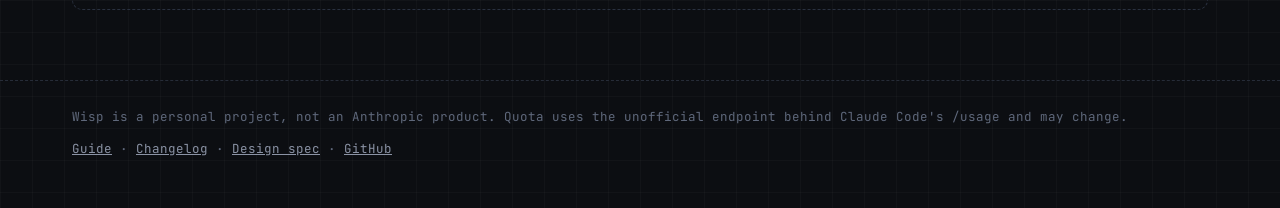
==== commit 7b6bc570: "docs(site): link back to portfolio from landing nav Co-Authored-By: Claude Opus 5.5 <noreply@anthrop" ====
--- a/docs/site/index.html
+++ b/docs/site/index.html
@@ -28,6 +28,7 @@
 .links a{color:var(--mut);text-decoration:none}.links a:hover{color:var(--acc)}
 .links a::before{content:"./";color:#4b5366}
 .sp{flex:1}
+.back{font-family:'JetBrains Mono',monospace;font-size:13px;color:var(--mut);text-decoration:none}.back:hover{color:var(--acc)}
 .seg{display:flex;border:1px solid #2a3140;border-radius:6px;overflow:hidden}
 .seg button{font-family:'JetBrains Mono',monospace;font-size:12px;font-weight:700;padding:7px 11px;min-height:34px;border:0;background:transparent;color:var(--mut);cursor:pointer}
 .seg button[aria-pressed="true"]{background:var(--acc);color:#14100a}
@@ -99,7 +100,7 @@
 </style>
 </head>
 <body>
-<nav><div class="wrap"><a class="brand" href="#top" id="brand"></a><div class="links" id="links"></div><span class="sp"></span><span id="lang"></span></div></nav>
+<nav><div class="wrap"><a class="back" href="https://hakienit.github.io/">← hakienit</a><a class="brand" href="#top" id="brand"></a><div class="links" id="links"></div><span class="sp"></span><span id="lang"></span></div></nav>
 <main id="top"></main>
 <footer><div class="wrap" id="foot"></div></footer>
 <script src="assets/wisp-ui.js"></script>
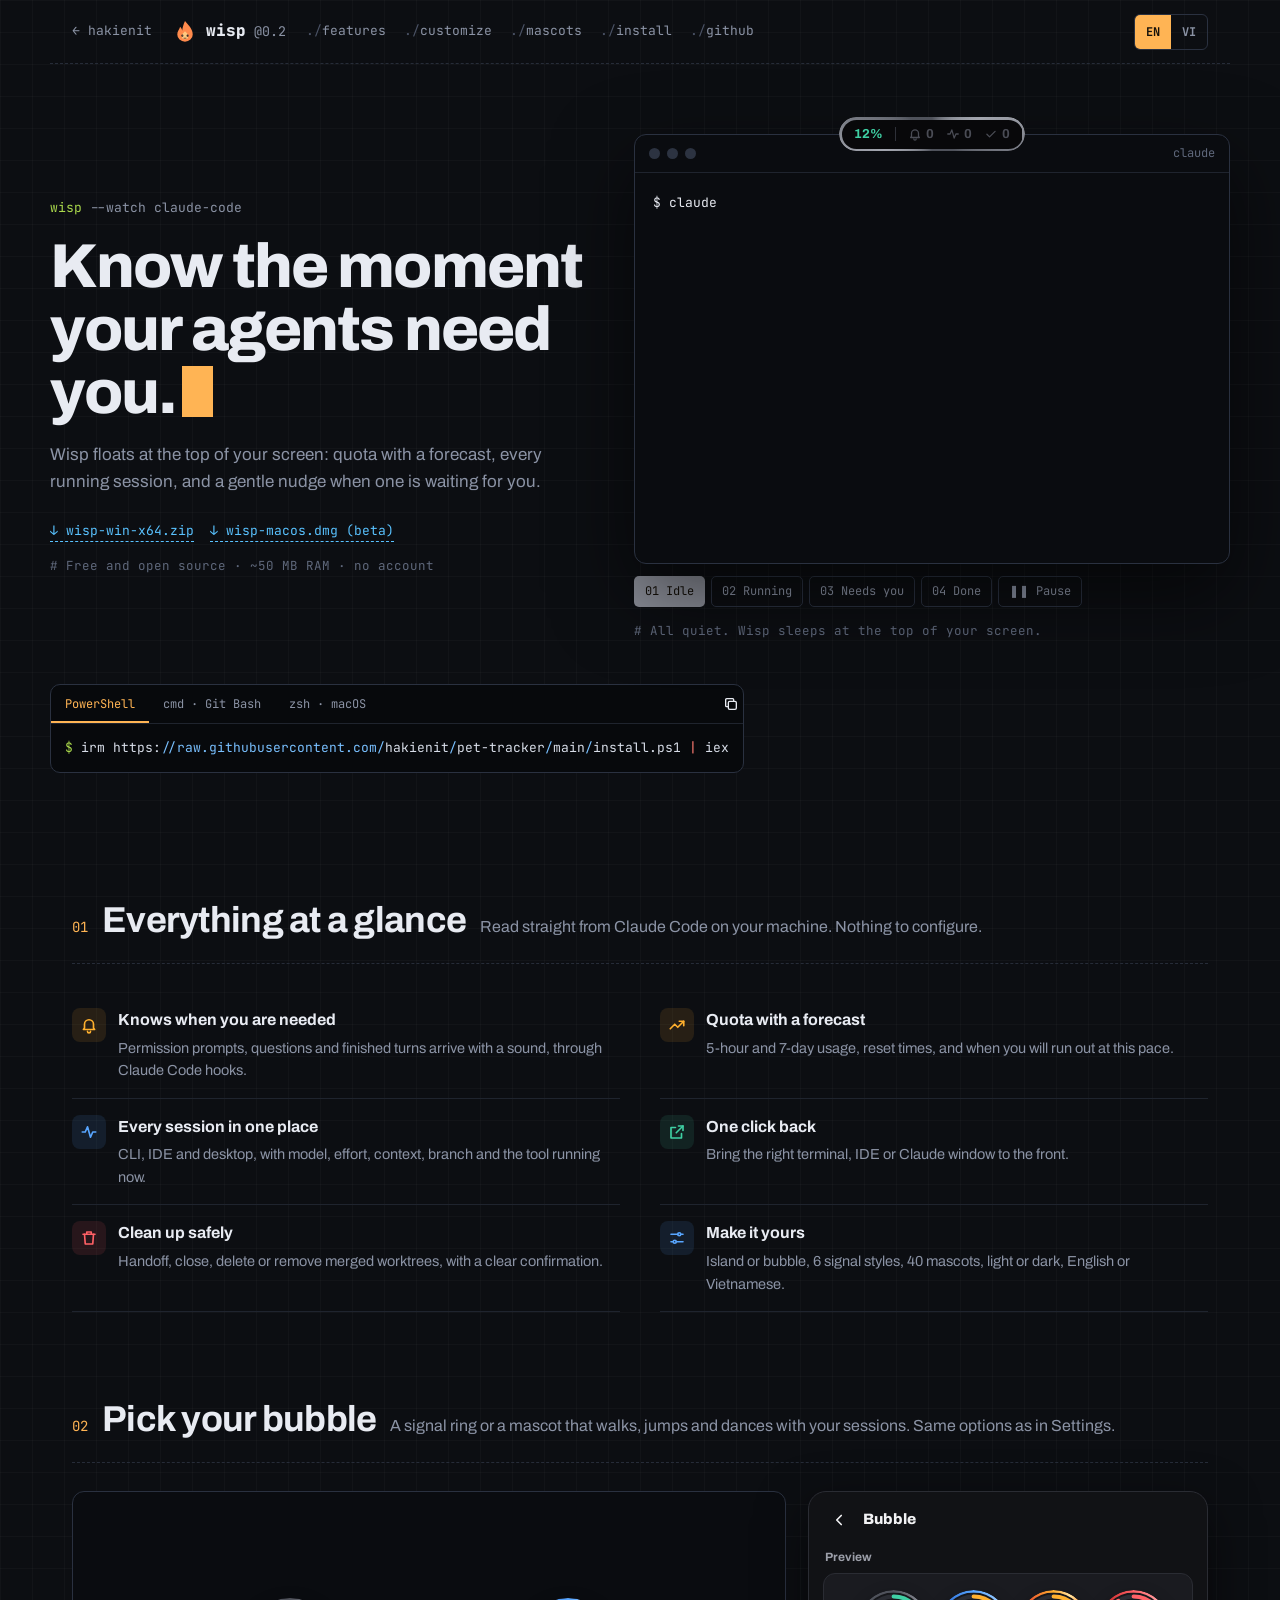
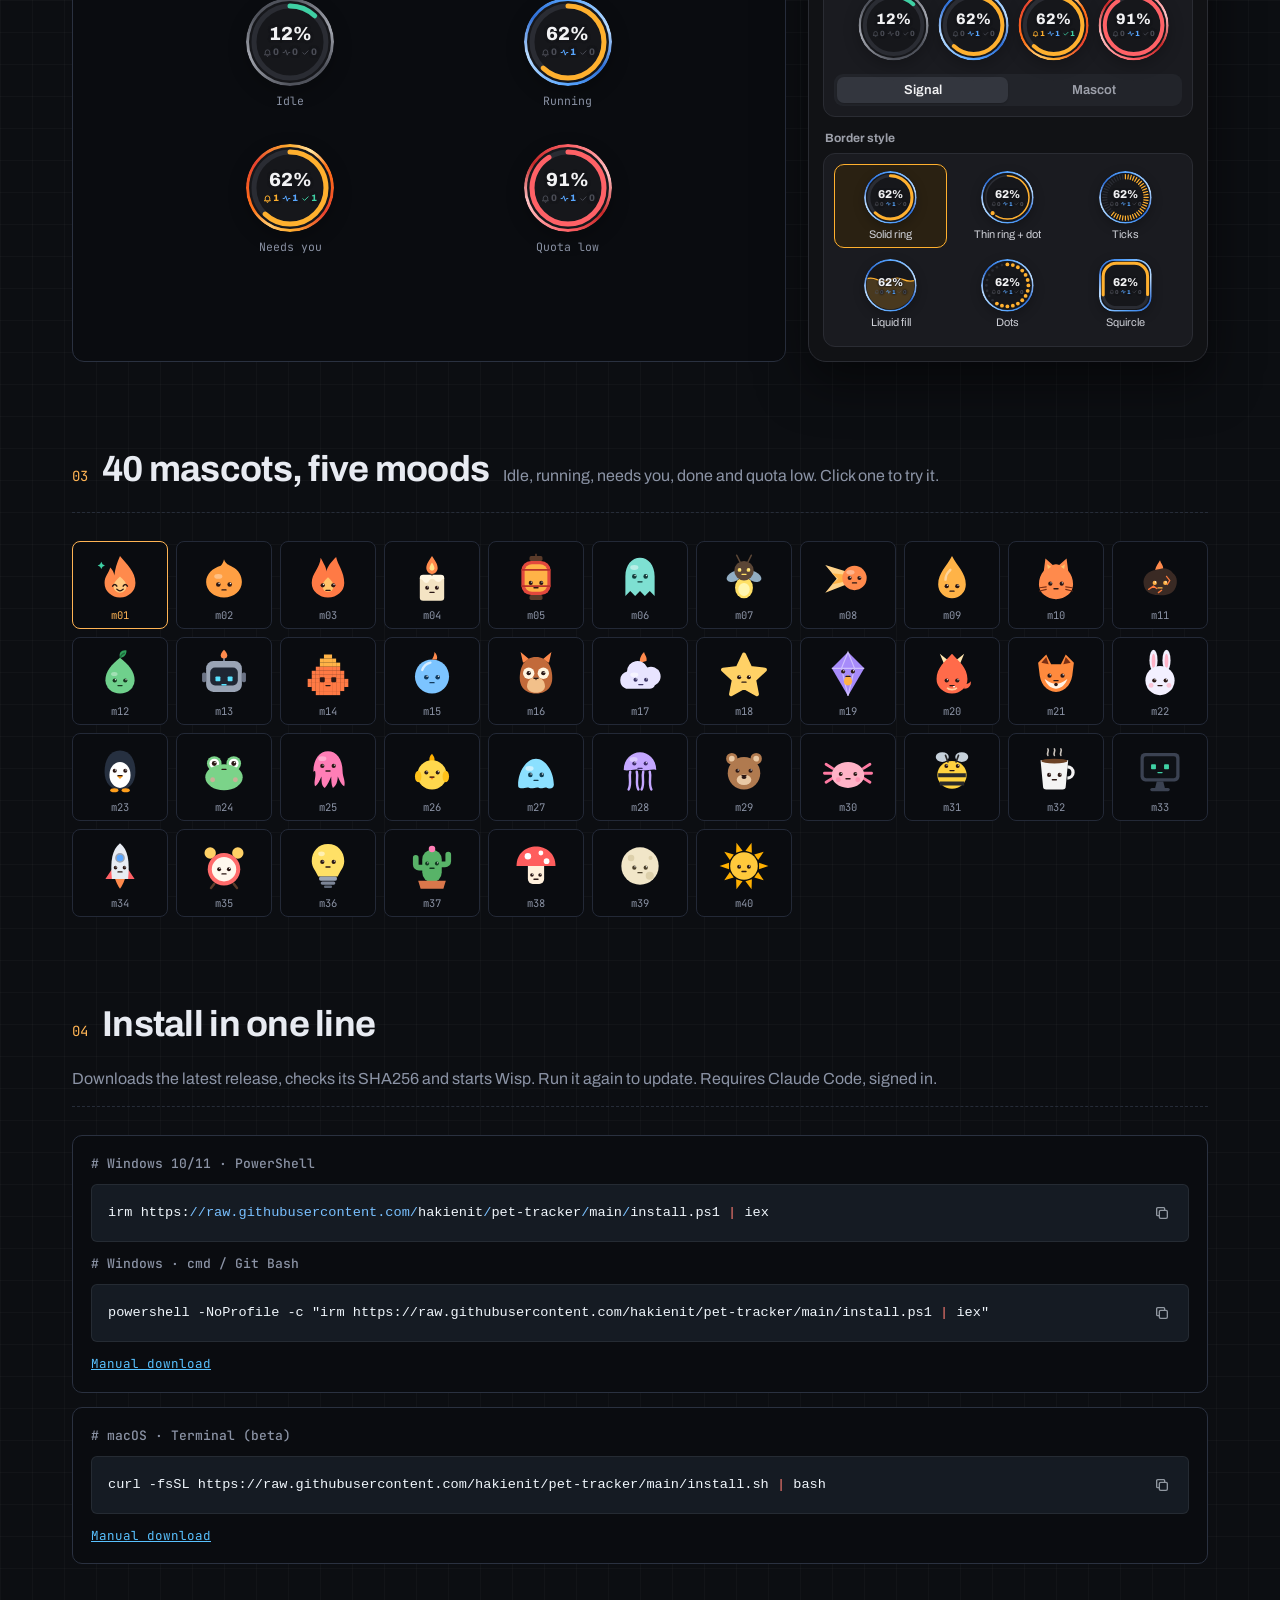
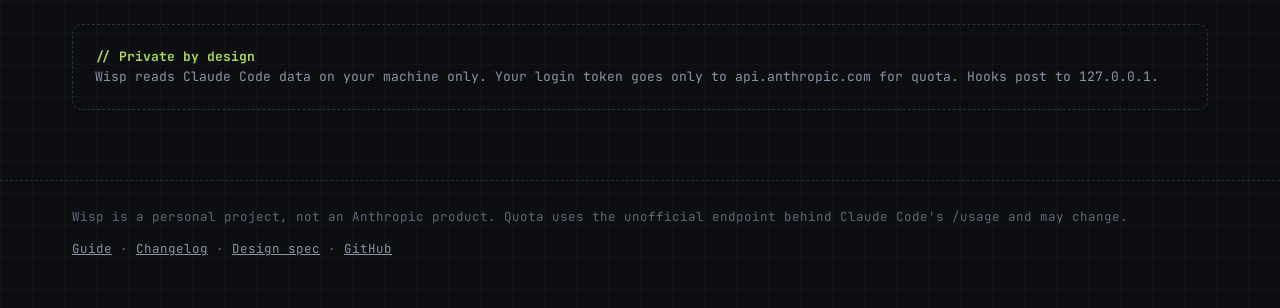
==== commit 1ab61593: "Landing: install command for cmd / Git Bash Co-Authored-By: Claude Opus 5.5 <noreply@anthropic.com>" ====
--- a/docs/site/index.html
+++ b/docs/site/index.html
@@ -4,6 +4,14 @@
 <meta charset="utf-8">
 <meta name="viewport" content="width=device-width, initial-scale=1">
 <title>Wisp · Terminal</title>
+<link rel="icon" href="img/favicon.png" type="image/png">
+<link rel="apple-touch-icon" href="img/favicon.png">
+<meta property="og:title" content="Wisp: know the moment your agents need you">
+<meta property="og:description" content="A floating desktop panel: quota with a forecast, every running session, and a nudge when one is waiting for you.">
+<meta property="og:url" content="https://hakienit.github.io/pet-tracker/site/">
+<meta property="og:type" content="website">
+<meta property="og:image" content="https://hakienit.github.io/pet-tracker/site/img/og.png">
+<meta name="twitter:card" content="summary_large_image">
 <meta name="description" content="Wisp: know the moment your Claude Code agents need you.">
 <link rel="preconnect" href="https://fonts.googleapis.com">
 <link rel="preconnect" href="https://fonts.gstatic.com" crossorigin>
@@ -137,7 +145,7 @@
   document.getElementById('brand').innerHTML = `${mascot(MASCOT, 26, 'run', t, '')}wisp<small>@0.2</small>`;
   document.getElementById('links').innerHTML = ['#features', '#custom', '#mascots', '#install'].map((h, i) => `<a href="${h}">${c.links[i].toLowerCase()}</a>`).join('') + `<a href="${REPO}">github</a>`;
   document.getElementById('lang').innerHTML = langSwitch('seg');
-  const cmd = OS === 'win' ? WIN_CMD : MAC_CMD;
+  const cmd = CMDS[OS];
   const st = BUBTYPE === 'mascot' ? ['idle', 'run', 'wait', 'done', 'quota'] : ['idle', 'run', 'wait', 'quota'];
   document.getElementById('top').innerHTML = `
   <div class="wrap hero" data-shot="hero"><div>
@@ -151,7 +159,7 @@
       <div class="steps" id="steps"></div>
       <div class="free m" id="cap"></div>
   </div><div class="wide">
-      <div class="term-cmd"><div class="tabs">${[['win', 'PowerShell'], ['mac', 'zsh · macOS']].map(([k, n]) => `<button data-os="${k}" aria-pressed="${OS === k}">${n}</button>`).join('')}${copyBtn(cmd)}</div><pre class="m">${cmdHL(cmd)}</pre></div>
+      <div class="term-cmd"><div class="tabs">${[['win', 'PowerShell'], ['cmd', 'cmd · Git Bash'], ['mac', 'zsh · macOS']].map(([k, n]) => `<button data-os="${k}" aria-pressed="${OS === k}">${n}</button>`).join('')}${copyBtn(cmd)}</div><pre class="m">${cmdHL(cmd)}</pre></div>
   </div></div>
   <section id="features" data-shot="features"><div class="wrap"><div class="h2"><span class="n">01</span><h2>${c.fH}</h2><p>${c.fL}</p></div>
     <div class="man">${c.feats.map(([icn, col, h, p]) => `<div><span class="ic" style="background:${t[col]}1c;color:${t[col]}">${ic(icn, 18, 2.2)}</span><span><b>${h}</b><p>${p}</p></span></div>`).join('')}</div></div></section>
@@ -160,7 +168,7 @@
   <section id="mascots" data-shot="mascots"><div class="wrap"><div class="h2"><span class="n">03</span><h2>${c.mH}</h2><p>${c.mL}</p></div>
     <div class="mgrid">${MASCOTS.map((m) => `<button data-m="${m.id}" aria-pressed="${m.id === MASCOT}" title="${m[LANG]}">${mascot(m.id, 52, m.id === MASCOT ? 'done' : 'run', t, m.id === MASCOT ? 'm-done' : '')}<span class="ell" style="max-width:84px">${m.id}</span></button>`).join('')}</div></div></section>
   <section id="install" data-shot="install"><div class="wrap"><div class="h2"><span class="n">04</span><h2>${c.inH}</h2><p>${c.inL}</p></div>
-    <div class="inst"><article><h3># ${c.win}</h3>${cmdBlock(WIN_CMD)}<div class="row"><a href="${WIN_ZIP}">${c.manual}</a></div></article>
+    <div class="inst"><article><h3># ${c.win}</h3>${cmdBlock(WIN_CMD)}<h3># ${c.win2}</h3>${cmdBlock(WIN_CMD2)}<div class="row"><a href="${WIN_ZIP}">${c.manual}</a></div></article>
     <article><h3># ${c.mac}</h3>${cmdBlock(MAC_CMD)}<div class="row"><a href="${MAC_DMG}">${c.manual}</a></div></article></div>
     <div class="priv"><b>// ${c.prH}</b><br>${c.prL}</div></div></section>`;
   document.getElementById('foot').innerHTML = `<span>${c.foot}</span><span>${footLinks()}</span>`;
